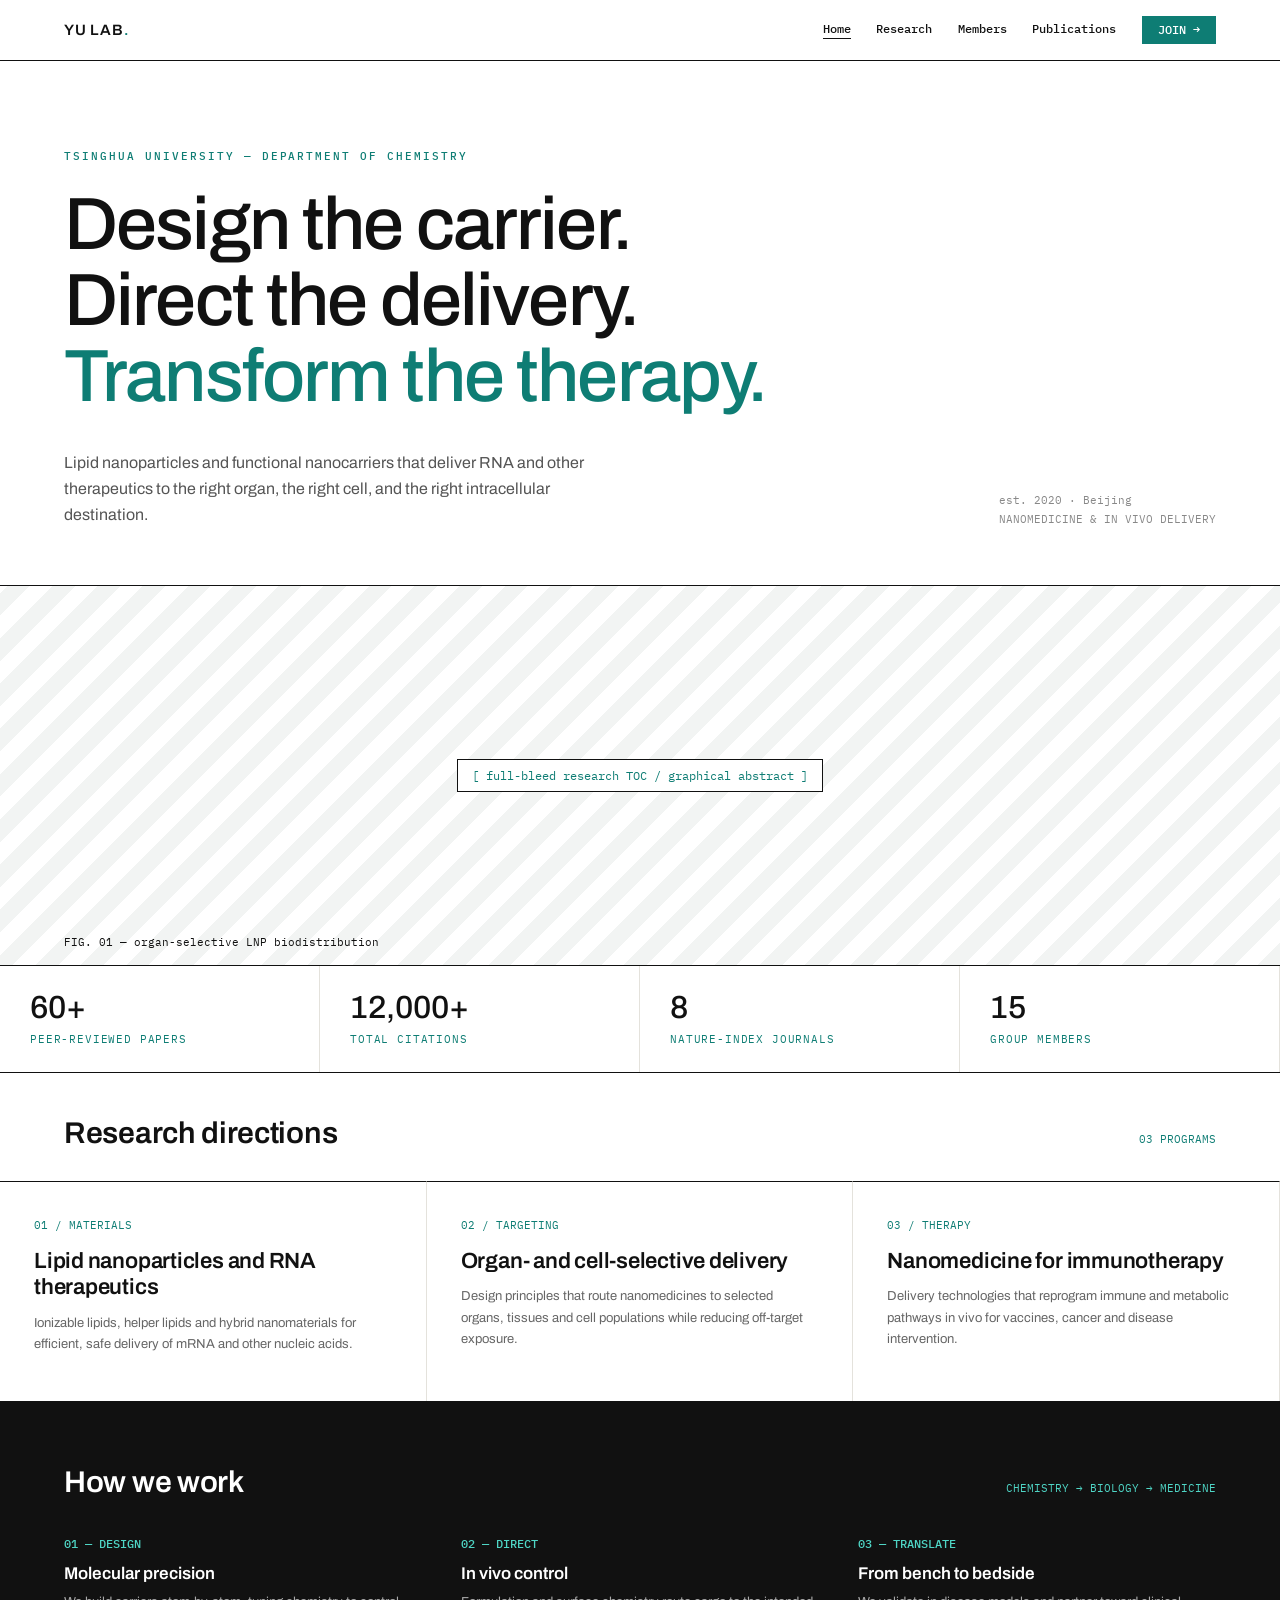
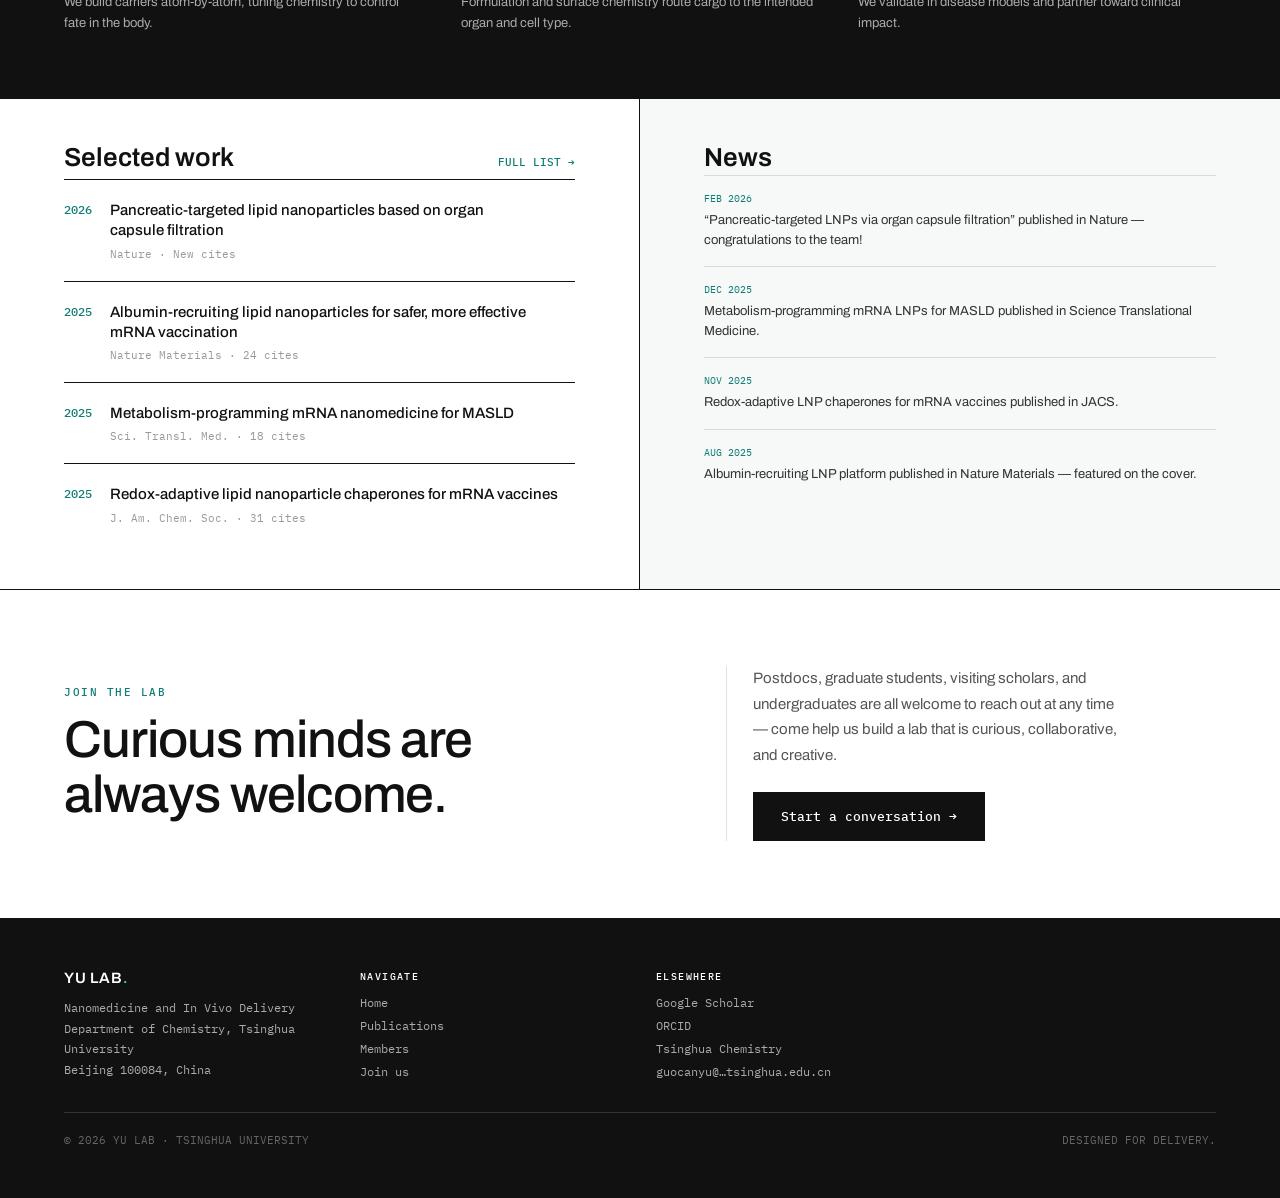
==== index.html @ bb0506ba "Add files via upload" ====
<!DOCTYPE html>
<html lang="en">
<head>
  <meta charset="utf-8">
  <meta name="viewport" content="width=device-width, initial-scale=1">
  <title>Yu Lab — Nanomedicine and In Vivo Delivery · Tsinghua University</title>
  <meta name="description" content="The Yu Lab at Tsinghua University develops lipid nanoparticles and functional nanocarriers for organ- and cell-selective delivery of RNA and other therapeutics.">
  <link rel="preconnect" href="https://fonts.googleapis.com">
  <link rel="preconnect" href="https://fonts.gstatic.com" crossorigin>
  <link href="https://fonts.googleapis.com/css2?family=Archivo:wght@400;500;600&family=IBM+Plex+Mono:wght@400;500&display=swap" rel="stylesheet">
  <link rel="stylesheet" href="styles.css">
</head>
<body>

  <!-- ===================== HEADER ===================== -->
  <header class="site-header">
    <a href="index.html" class="brand lk">YU LAB<span class="dot">.</span></a>
    <nav class="nav">
      <a href="index.html" class="active">Home</a>
      <a href="index.html#research">Research</a>
      <a href="people.html">Members</a>
      <a href="publications.html">Publications</a>
      <a href="index.html#join" class="btn-join">JOIN &rarr;</a>
    </nav>
  </header>

  <main>
    <!-- hero -->
    <section class="hero">
      <div class="eyebrow" style="margin-bottom:24px">TSINGHUA UNIVERSITY — DEPARTMENT OF CHEMISTRY</div>
      <h1>Design the carrier.<br>Direct the delivery.<br><span class="accent">Transform the therapy.</span></h1>
      <div class="hero-sub">
        <p>Lipid nanoparticles and functional nanocarriers that deliver RNA and other therapeutics to the right organ, the right cell, and the right intracellular destination.</p>
        <div class="hero-meta">est. 2020 · Beijing<br>NANOMEDICINE &amp; IN VIVO DELIVERY</div>
      </div>
    </section>

    <!-- full-bleed figure (replace with a real graphical abstract image) -->
    <section class="figure">
      <span class="tag">[ full-bleed research TOC / graphical abstract ]</span>
      <span class="cap">FIG. 01 — organ-selective LNP biodistribution</span>
    </section>

    <!-- stats -->
    <section class="stats">
      <div class="stat"><div class="n">60+</div><div class="l">PEER-REVIEWED PAPERS</div></div>
      <div class="stat"><div class="n">12,000+</div><div class="l">TOTAL CITATIONS</div></div>
      <div class="stat"><div class="n">8</div><div class="l">NATURE-INDEX JOURNALS</div></div>
      <div class="stat"><div class="n">15</div><div class="l">GROUP MEMBERS</div></div>
    </section>

    <!-- research directions -->
    <section id="research" class="sec">
      <div class="row-head" style="padding:clamp(28px,4vw,44px) clamp(20px,5vw,64px) 0">
        <h2>Research directions</h2>
        <span class="mono-note">03 PROGRAMS</span>
      </div>
      <div class="grid-areas">
        <div class="area">
          <div class="num">01 / MATERIALS</div>
          <div class="t">Lipid nanoparticles and RNA therapeutics</div>
          <div class="d">Ionizable lipids, helper lipids and hybrid nanomaterials for efficient, safe delivery of mRNA and other nucleic acids.</div>
        </div>
        <div class="area">
          <div class="num">02 / TARGETING</div>
          <div class="t">Organ- and cell-selective delivery</div>
          <div class="d">Design principles that route nanomedicines to selected organs, tissues and cell populations while reducing off-target exposure.</div>
        </div>
        <div class="area">
          <div class="num">03 / THERAPY</div>
          <div class="t">Nanomedicine for immunotherapy</div>
          <div class="d">Delivery technologies that reprogram immune and metabolic pathways in vivo for vaccines, cancer and disease intervention.</div>
        </div>
      </div>
    </section>

    <!-- approach -->
    <section class="approach">
      <div class="row-head">
        <h2>How we work</h2>
        <span class="mono-note">CHEMISTRY &rarr; BIOLOGY &rarr; MEDICINE</span>
      </div>
      <div class="grid-approach">
        <div class="appr">
          <div class="k">01 — DESIGN</div>
          <div class="t">Molecular precision</div>
          <div class="d">We build carriers atom-by-atom, tuning chemistry to control fate in the body.</div>
        </div>
        <div class="appr">
          <div class="k">02 — DIRECT</div>
          <div class="t">In vivo control</div>
          <div class="d">Formulation and surface chemistry route cargo to the intended organ and cell type.</div>
        </div>
        <div class="appr">
          <div class="k">03 — TRANSLATE</div>
          <div class="t">From bench to bedside</div>
          <div class="d">We validate in disease models and partner toward clinical impact.</div>
        </div>
      </div>
    </section>

    <!-- selected work + news -->
    <section class="split">
      <div class="left">
        <div class="row-head" style="margin-bottom:8px">
          <h2>Selected work</h2>
          <a href="publications.html" class="link-full lk">FULL LIST &rarr;</a>
        </div>
        <div class="sel-item">
          <div class="yr">2026</div>
          <div><div class="ti">Pancreatic-targeted lipid nanoparticles based on organ capsule filtration</div><div class="me">Nature · New cites</div></div>
        </div>
        <div class="sel-item">
          <div class="yr">2025</div>
          <div><div class="ti">Albumin-recruiting lipid nanoparticles for safer, more effective mRNA vaccination</div><div class="me">Nature Materials · 24 cites</div></div>
        </div>
        <div class="sel-item">
          <div class="yr">2025</div>
          <div><div class="ti">Metabolism-programming mRNA nanomedicine for MASLD</div><div class="me">Sci. Transl. Med. · 18 cites</div></div>
        </div>
        <div class="sel-item">
          <div class="yr">2025</div>
          <div><div class="ti">Redox-adaptive lipid nanoparticle chaperones for mRNA vaccines</div><div class="me">J. Am. Chem. Soc. · 31 cites</div></div>
        </div>
      </div>
      <div class="right">
        <h2 style="margin-bottom:4px">News</h2>
        <div class="news-item">
          <div class="date">FEB 2026</div>
          <div class="text">&ldquo;Pancreatic-targeted LNPs via organ capsule filtration&rdquo; published in Nature — congratulations to the team!</div>
        </div>
        <div class="news-item">
          <div class="date">DEC 2025</div>
          <div class="text">Metabolism-programming mRNA LNPs for MASLD published in Science Translational Medicine.</div>
        </div>
        <div class="news-item">
          <div class="date">NOV 2025</div>
          <div class="text">Redox-adaptive LNP chaperones for mRNA vaccines published in JACS.</div>
        </div>
        <div class="news-item">
          <div class="date">AUG 2025</div>
          <div class="text">Albumin-recruiting LNP platform published in Nature Materials — featured on the cover.</div>
        </div>
      </div>
    </section>

    <!-- join band -->
    <section id="join" class="join">
      <div>
        <div class="label">JOIN THE LAB</div>
        <h2>Curious minds are always welcome.</h2>
      </div>
      <div class="join-right">
        <p>Postdocs, graduate students, visiting scholars, and undergraduates are all welcome to reach out at any time — come help us build a lab that is curious, collaborative, and creative.</p>
        <a href="mailto:guocanyu@mail.tsinghua.edu.cn?subject=Yu%20Lab%20inquiry" class="cta">Start a conversation &rarr;</a>
      </div>
    </section>
  </main>

  <!-- ===================== FOOTER ===================== -->
  <footer class="site-footer">
    <div style="max-width:360px">
      <div class="f-brand">YU LAB<span class="dot">.</span></div>
      <div class="f-addr">Nanomedicine and In Vivo Delivery<br>Department of Chemistry, Tsinghua University<br>Beijing 100084, China</div>
    </div>
    <div>
      <div class="f-title">NAVIGATE</div>
      <div class="f-links">
        <a href="index.html" class="lk">Home</a>
        <a href="publications.html" class="lk">Publications</a>
        <a href="people.html" class="lk">Members</a>
        <a href="index.html#join" class="lk">Join us</a>
      </div>
    </div>
    <div>
      <div class="f-title">ELSEWHERE</div>
      <div class="f-links">
        <a href="#" class="lk">Google Scholar</a>
        <a href="#" class="lk">ORCID</a>
        <a href="#" class="lk">Tsinghua Chemistry</a>
        <a href="mailto:guocanyu@mail.tsinghua.edu.cn" class="lk">guocanyu@&hellip;tsinghua.edu.cn</a>
      </div>
    </div>
    <div class="f-bottom">
      <span>© 2026 YU LAB · TSINGHUA UNIVERSITY</span>
      <span>DESIGNED FOR DELIVERY.</span>
    </div>
  </footer>

</body>
</html>
---- styles.css ----
/* =========================================================
   YU LAB — site styles
   Colours you'll most likely want to change:
     --teal   : brand accent (headings dot, labels, links)
     --ink    : near-black text / borders
   Fonts: Archivo (display) + IBM Plex Mono (labels), from Google Fonts.
   ========================================================= */

:root {
  --teal: #0e7d74;
  --teal-light: #4fd6c6;
  --ink: #111;
  --line: #e4e2dc;
  --line-soft: #d8dcdb;
  --panel: #f7f8f8;
  --mono: 'IBM Plex Mono', ui-monospace, monospace;
  --disp: 'Archivo', -apple-system, BlinkMacSystemFont, sans-serif;
  --hatch: repeating-linear-gradient(-45deg, #f2f4f3 0 16px, #fff 16px 32px);
}

* { margin: 0; padding: 0; box-sizing: border-box; }
html { scroll-behavior: smooth; }
body { font-family: var(--disp); color: var(--ink); background: #fff; -webkit-font-smoothing: antialiased; }
a { color: inherit; text-decoration: none; }

/* underline-on-hover links */
.lk { position: relative; }
.lk::after { content: ""; position: absolute; left: 0; bottom: -2px; height: 1px; width: 0; background: currentColor; transition: width .2s ease; }
.lk:hover::after { width: 100%; }

/* ---------- header ---------- */
.site-header {
  position: sticky; top: 0; z-index: 50;
  display: flex; align-items: center; justify-content: space-between;
  gap: 16px; flex-wrap: wrap;
  padding: 16px clamp(20px, 5vw, 64px);
  border-bottom: 1px solid var(--ink);
  background: rgba(255,255,255,.92); backdrop-filter: blur(8px);
}
.brand { font: 600 15px var(--disp); letter-spacing: .05em; }
.brand .dot { color: var(--teal); }
.nav { display: flex; gap: clamp(14px, 2vw, 26px); flex-wrap: wrap; align-items: center; }
.nav a { font: 500 12px var(--mono); color: var(--ink); padding-bottom: 3px; white-space: nowrap; position: relative; }
.nav a.active::after { content: ""; position: absolute; left: 0; right: 0; bottom: 0; height: 1px; background: var(--ink); }
.nav a.btn-join { font: 500 12px var(--mono); color: #fff; background: var(--teal); padding: 8px 16px; white-space: nowrap; display: inline-flex; align-items: center; line-height: 1; }
.nav a.btn-join::after { content: none; }

/* ---------- generic section ---------- */
.sec { border-bottom: 1px solid var(--ink); }
.pad { padding: clamp(28px, 4vw, 44px) clamp(20px, 5vw, 64px); }
.eyebrow { font: 500 11px var(--mono); color: var(--teal); letter-spacing: .18em; margin-bottom: 20px; }
.row-head { display: flex; justify-content: space-between; align-items: baseline; flex-wrap: wrap; gap: 12px; }
.mono-note { font: 400 11px var(--mono); color: var(--teal); }

/* ---------- hero ---------- */
.hero { padding: clamp(48px,7vw,88px) clamp(20px,5vw,64px) clamp(40px,5vw,56px); border-bottom: 1px solid var(--ink); }
.hero h1 { font: 500 clamp(34px,6.2vw,74px)/1.03 var(--disp); letter-spacing: -.025em; max-width: 1100px; }
.hero h1 .accent { color: var(--teal); }
.hero-sub { display: flex; justify-content: space-between; align-items: flex-end; gap: 32px; flex-wrap: wrap; margin-top: 34px; }
.hero-sub p { max-width: 560px; font: 400 clamp(14px,1.6vw,16px)/1.65 var(--disp); color: #555; }
.hero-meta { font: 400 11px/1.7 var(--mono); color: #888; white-space: nowrap; }

.page-head { padding: clamp(44px,6vw,80px) clamp(20px,5vw,64px) clamp(28px,3vw,40px); border-bottom: 1px solid var(--ink); }
.page-head h1 { font: 500 clamp(34px,5.6vw,64px)/1.03 var(--disp); letter-spacing: -.025em; }

/* ---------- full-bleed figure ---------- */
.figure { position: relative; height: clamp(220px,34vw,380px); border-bottom: 1px solid var(--ink); background: var(--hatch); display: flex; align-items: center; justify-content: center; }
.figure .tag { font: 400 12px var(--mono); color: var(--teal); background: #fff; border: 1px solid var(--ink); padding: 8px 14px; }
.figure .cap { position: absolute; left: clamp(20px,5vw,64px); bottom: 16px; font: 400 10.5px var(--mono); color: var(--ink); }

/* ---------- stats ---------- */
.stats { display: grid; grid-template-columns: repeat(auto-fit, minmax(150px, 1fr)); border-bottom: 1px solid var(--ink); }
.stat { padding: 26px clamp(20px,3vw,30px); border-right: 1px solid var(--line); }
.stat .n { font: 500 clamp(26px,3.4vw,32px)/1 var(--disp); }
.stat .l { font: 400 10.5px var(--mono); color: var(--teal); letter-spacing: .08em; margin-top: 8px; }

/* ---------- research areas ---------- */
.grid-areas { display: grid; grid-template-columns: repeat(auto-fit, minmax(280px, 1fr)); margin-top: clamp(20px,3vw,32px); }
.area { padding: clamp(26px,3vw,36px) clamp(24px,3vw,34px); border-top: 1px solid var(--ink); border-right: 1px solid var(--line); min-height: 220px; }
.area .num { font: 400 11px var(--mono); color: var(--teal); margin-bottom: 16px; }
.area .t { font: 600 clamp(18px,2.2vw,22px)/1.2 var(--disp); letter-spacing: -.01em; margin-bottom: 12px; }
.area .d { font: 400 13px/1.65 var(--disp); color: #666; }

/* ---------- approach (dark band) ---------- */
.approach { padding: clamp(40px,5vw,64px) clamp(20px,5vw,64px); border-bottom: 1px solid var(--ink); background: var(--ink); color: #fff; }
.approach .mono-note { color: var(--teal-light); }
.grid-approach { display: grid; grid-template-columns: repeat(auto-fit, minmax(220px, 1fr)); gap: clamp(24px,3vw,48px); margin-top: clamp(28px,3vw,40px); }
.approach h2, .sec h2 { font: 600 clamp(22px,3vw,30px) var(--disp); letter-spacing: -.01em; }
.appr .k { font: 500 12px var(--mono); color: var(--teal-light); margin-bottom: 12px; }
.appr .t { font: 600 17px/1.25 var(--disp); margin-bottom: 8px; }
.appr .d { font: 400 13px/1.6 var(--disp); color: #aaa; }

/* ---------- selected work + news ---------- */
.split { display: grid; grid-template-columns: repeat(auto-fit, minmax(320px, 1fr)); border-bottom: 1px solid var(--ink); }
.split > div { padding: clamp(28px,4vw,44px) clamp(20px,5vw,64px); }
.split .left { border-right: 1px solid var(--ink); }
.split .right { background: var(--panel); }
.split h2 { font: 600 clamp(20px,2.6vw,26px) var(--disp); }
.sel-item { padding: 20px 0; border-top: 1px solid var(--ink); display: flex; gap: 18px; }
.sel-item .yr { font: 500 12px var(--mono); color: var(--teal); white-space: nowrap; padding-top: 2px; }
.sel-item .ti { font: 500 15px/1.35 var(--disp); margin-bottom: 6px; text-wrap: pretty; }
.sel-item .me { font: 400 11px var(--mono); color: #999; }
.link-full { font: 500 11px var(--mono); color: var(--teal); }
.news-item { padding: 16px 0; border-top: 1px solid var(--line-soft); }
.news-item .date { font: 400 10px var(--mono); color: var(--teal); margin-bottom: 6px; }
.news-item .text { font: 400 13px/1.5 var(--disp); color: #333; }

/* ---------- join band ---------- */
.join { padding: clamp(48px,6vw,84px) clamp(20px,5vw,64px); border-bottom: 1px solid var(--ink); display: grid; grid-template-columns: 1.1fr 0.9fr; gap: clamp(32px,5vw,72px); align-items: center; }
.join .label { font: 500 11px var(--mono); color: var(--teal); letter-spacing: .14em; margin-bottom: 14px; }
.join h2 { font: 500 clamp(28px,4.4vw,52px)/1.05 var(--disp); letter-spacing: -.02em; max-width: 560px; text-wrap: balance; }
.join-right { max-width: 440px; padding-left: clamp(0px,2vw,28px); border-left: 1px solid var(--line); }
.join-right p { font: 400 clamp(13px,1.5vw,15px)/1.7 var(--disp); color: #555; margin-bottom: 24px; text-wrap: pretty; }
.join a.cta { display: inline-flex; align-items: center; font: 500 13px var(--mono); color: #fff; background: var(--ink); padding: 16px 28px; white-space: nowrap; }
@media (max-width: 820px) {
  .join { grid-template-columns: 1fr; }
  .join-right { border-left: none; padding-left: 0; }
}

/* ---------- people ---------- */
.pi { display: grid; grid-template-columns: repeat(auto-fit, minmax(280px, 1fr)); border-bottom: 1px solid var(--ink); }
.pi .portrait { border-right: 1px solid var(--ink); min-height: 340px; background: var(--hatch); display: flex; align-items: center; justify-content: center; }
.pi .portrait span { font: 400 11px var(--mono); color: var(--teal); border: 1px solid var(--ink); background: #fff; padding: 7px 12px; }
.pi .info { padding: clamp(28px,4vw,48px) clamp(20px,4vw,48px); display: flex; flex-direction: column; justify-content: center; }
.pi .role { font: 400 11px var(--mono); color: var(--teal); margin-bottom: 14px; }
.pi .name { font: 600 clamp(26px,3.2vw,36px)/1.05 var(--disp); letter-spacing: -.02em; }
.pi .affil { font: 400 13px var(--mono); color: #666; margin: 8px 0 20px; }
.pi .bio { max-width: 560px; font: 400 14px/1.7 var(--disp); color: #444; margin-bottom: 22px; }
.pi .links { display: flex; gap: 18px; flex-wrap: wrap; font: 500 12px var(--mono); color: var(--teal); }

.group { border-bottom: 1px solid var(--ink); }
.group .row-head { padding: clamp(24px,3vw,36px) clamp(20px,5vw,64px) 0; }
.group h2 { font: 600 clamp(18px,2.4vw,24px) var(--disp); }
.people-grid { display: grid; grid-template-columns: repeat(auto-fill, minmax(190px, 1fr)); margin-top: clamp(18px,2vw,26px); }
.person { border-top: 1px solid var(--ink); border-right: 1px solid var(--line); padding-bottom: 18px; }
.person .photo { height: 150px; background: repeating-linear-gradient(-45deg,#f2f4f3 0 12px,#fff 12px 24px); display: flex; align-items: center; justify-content: center; border-bottom: 1px solid var(--line); }
.person .photo span { font: 400 9px var(--mono); color: #9aa3a1; }
.person .body { padding: 16px 18px 0; }
.person .pname { font: 600 15px var(--disp); letter-spacing: -.01em; }
.person .prole { font: 400 11px var(--mono); color: var(--teal); margin: 5px 0 8px; }
.person .pfocus { font: 400 12px/1.5 var(--disp); color: #777; }

.alumni { padding: clamp(28px,3vw,44px) clamp(20px,5vw,64px); border-bottom: 1px solid var(--ink); background: var(--panel); }
.alumni h2 { font: 600 clamp(18px,2.4vw,24px) var(--disp); margin-bottom: 18px; }
.alumni-grid { display: grid; grid-template-columns: repeat(auto-fit, minmax(240px, 1fr)); gap: 2px 28px; }
.alum { display: flex; justify-content: space-between; gap: 12px; padding: 12px 0; border-top: 1px solid var(--line-soft); }
.alum .a-name { font: 500 13px var(--disp); }
.alum .a-now { font: 400 11px var(--mono); color: #888; text-align: right; }

/* ---------- publications ---------- */
.rep-grid { display: grid; grid-template-columns: repeat(auto-fit, minmax(300px, 1fr)); margin-top: clamp(20px,2vw,28px); }
.rep { border-top: 1px solid var(--ink); border-right: 1px solid var(--line); padding: 0 0 24px; }
.rep .toc { height: 170px; background: repeating-linear-gradient(-45deg,#f2f4f3 0 14px,#fff 14px 28px); display: flex; align-items: center; justify-content: center; border-bottom: 1px solid var(--line); }
.rep .toc span { font: 400 9px var(--mono); color: #9aa3a1; }
.rep .body { padding: 20px clamp(20px,2.2vw,26px) 0; }
.rep .meta { display: flex; justify-content: space-between; align-items: center; margin-bottom: 12px; }
.rep .jrn { font: 500 10.5px var(--mono); color: #fff; background: var(--teal); padding: 3px 8px; }
.rep .yr { font: 400 11px var(--mono); color: #999; }
.rep .ti { font: 600 16px/1.3 var(--disp); letter-spacing: -.01em; margin-bottom: 8px; text-wrap: pretty; }
.rep .ci { font: 400 11.5px var(--mono); color: var(--teal); }

.filters { display: flex; gap: 8px; flex-wrap: wrap; padding: clamp(24px,3vw,36px) clamp(20px,5vw,64px); border-bottom: 1px solid var(--ink); }
.filters button { cursor: pointer; font: 500 11px var(--mono); letter-spacing: .06em; padding: 8px 14px; border: 1px solid var(--ink); background: #fff; color: var(--ink); }
.filters button.active { background: var(--ink); color: #fff; }

.pub { display: grid; grid-template-columns: 56px 1fr; gap: clamp(14px,2vw,28px); padding: 22px clamp(20px,5vw,64px); border-bottom: 1px solid var(--line); align-items: start; }
.pub .yr { font: 500 12px var(--mono); color: var(--teal); padding-top: 3px; }
.pub .ti { font: 500 clamp(15px,1.8vw,17px)/1.4 var(--disp); margin-bottom: 8px; text-wrap: pretty; }
.pub .au { font: 400 12px/1.5 var(--disp); color: #777; margin-bottom: 8px; }
.pub .foot { display: flex; gap: 12px; align-items: center; flex-wrap: wrap; }
.pub .jrn { font: 500 10.5px var(--mono); color: #fff; background: var(--ink); padding: 3px 8px; }
.pub .ci { font: 400 11px var(--mono); color: #999; }
.pub .doi { font: 500 11px var(--mono); color: var(--teal); }

/* ---------- footer ---------- */
.site-footer { padding: clamp(36px,4vw,52px) clamp(20px,5vw,64px); background: var(--ink); color: #aaa; display: grid; grid-template-columns: repeat(auto-fit, minmax(220px, 1fr)); gap: 32px; }
.site-footer .f-brand { font: 600 15px var(--disp); color: #fff; letter-spacing: .04em; margin-bottom: 12px; }
.site-footer .f-brand .dot { color: var(--teal-light); }
.site-footer .f-addr { font: 400 12px/1.7 var(--mono); }
.site-footer .f-title { font: 500 10px var(--mono); color: #fff; letter-spacing: .14em; margin-bottom: 12px; }
.site-footer .f-links { display: flex; flex-direction: column; gap: 8px; font: 400 12px var(--mono); }
.site-footer .f-bottom { grid-column: 1 / -1; border-top: 1px solid #333; padding-top: 20px; font: 400 10.5px var(--mono); color: #666; display: flex; justify-content: space-between; flex-wrap: wrap; gap: 8px; }

/* ---------- responsive niceties ---------- */
@media (max-width: 560px) {
  .pi .portrait { min-height: 220px; }
}
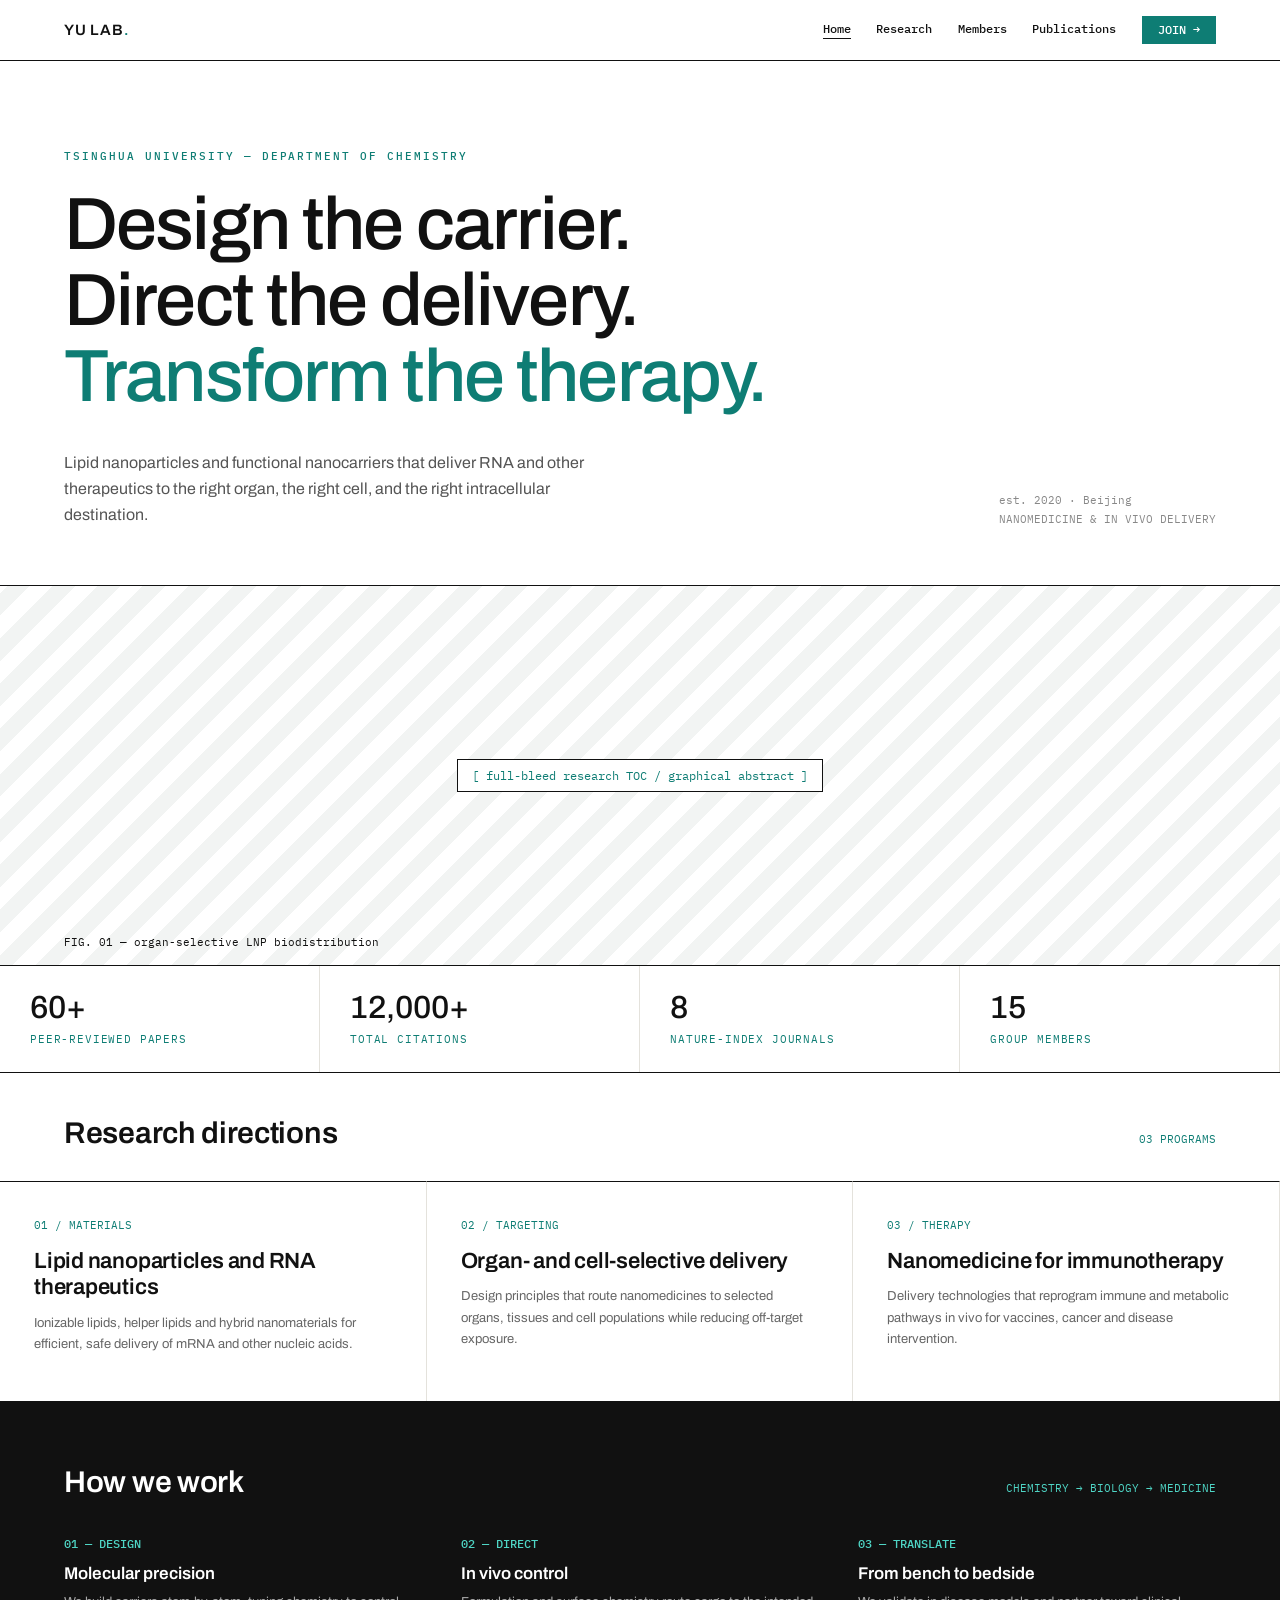
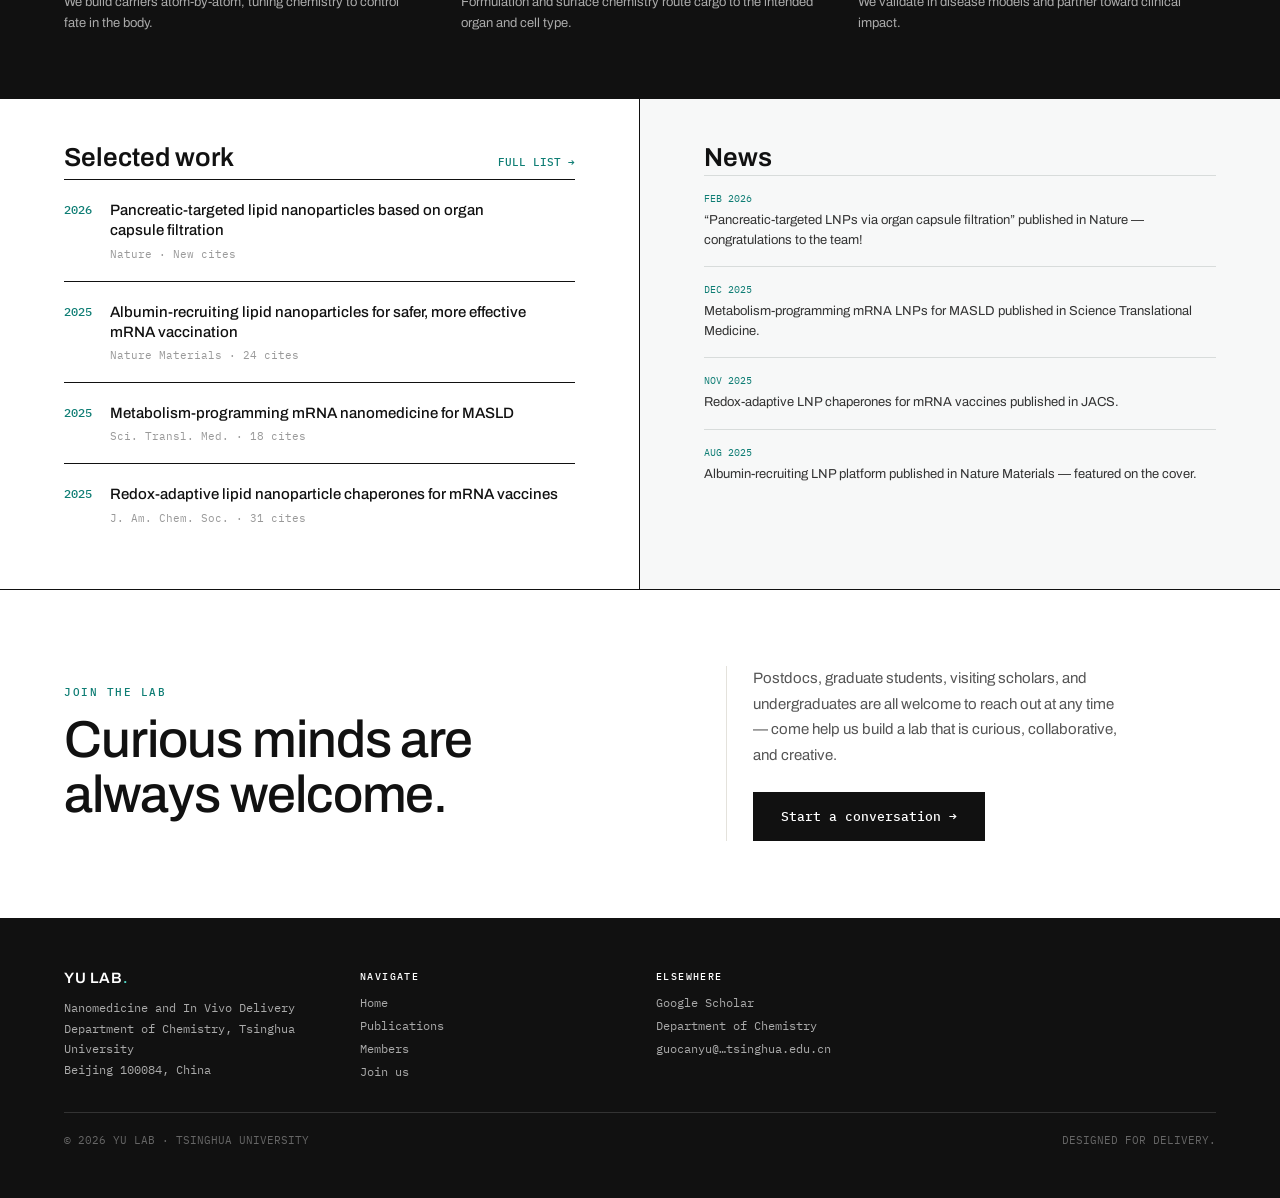
==== commit cc25e0a8: "Standardize site footer links" ====
--- a/index.html
+++ b/index.html
@@ -175,9 +175,8 @@
     <div>
       <div class="f-title">ELSEWHERE</div>
       <div class="f-links">
-        <a href="#" class="lk">Google Scholar</a>
-        <a href="#" class="lk">ORCID</a>
-        <a href="#" class="lk">Tsinghua Chemistry</a>
+        <a href="https://scholar.google.com/citations?user=6qP7mdIAAAAJ&amp;hl=en" class="lk" target="_blank" rel="noreferrer">Google Scholar</a>
+        <a href="https://www.chem.tsinghua.edu.cn/chemen/index.htm" class="lk" target="_blank" rel="noreferrer">Department of Chemistry</a>
         <a href="mailto:guocanyu@mail.tsinghua.edu.cn" class="lk">guocanyu@&hellip;tsinghua.edu.cn</a>
       </div>
     </div>
--- a/styles.css
+++ b/styles.css
@@ -118,9 +118,9 @@
 }
 
 /* ---------- people ---------- */
-.pi { display: grid; grid-template-columns: repeat(auto-fit, minmax(280px, 1fr)); border-bottom: 1px solid var(--ink); }
-.pi .portrait { border-right: 1px solid var(--ink); min-height: 340px; background: var(--hatch); display: flex; align-items: center; justify-content: center; }
-.pi .portrait span { font: 400 11px var(--mono); color: var(--teal); border: 1px solid var(--ink); background: #fff; padding: 7px 12px; }
+.pi { display: grid; grid-template-columns: minmax(280px, 360px) minmax(0, 1fr); border-bottom: 1px solid var(--ink); }
+.pi .portrait { border-right: 1px solid var(--ink); height: 440px; background: #d8d6d3; overflow: hidden; }
+.pi .portrait img { display: block; width: 100%; height: 100%; object-fit: cover; object-position: center 28%; }
 .pi .info { padding: clamp(28px,4vw,48px) clamp(20px,4vw,48px); display: flex; flex-direction: column; justify-content: center; }
 .pi .role { font: 400 11px var(--mono); color: var(--teal); margin-bottom: 14px; }
 .pi .name { font: 600 clamp(26px,3.2vw,36px)/1.05 var(--disp); letter-spacing: -.02em; }
@@ -181,7 +181,17 @@
 .site-footer .f-links { display: flex; flex-direction: column; gap: 8px; font: 400 12px var(--mono); }
 .site-footer .f-bottom { grid-column: 1 / -1; border-top: 1px solid #333; padding-top: 20px; font: 400 10.5px var(--mono); color: #666; display: flex; justify-content: space-between; flex-wrap: wrap; gap: 8px; }
 
+@media (max-width: 760px) {
+  .pi { grid-template-columns: 1fr; }
+  .pi .portrait { height: 390px; border-right: 0; border-bottom: 1px solid var(--ink); }
+}
+
 /* ---------- responsive niceties ---------- */
 @media (max-width: 560px) {
-  .pi .portrait { min-height: 220px; }
+  .site-header { gap: 12px; flex-wrap: wrap; padding: 14px 20px; }
+  .brand { width: 100%; }
+  .nav { width: 100%; gap: 10px; flex-wrap: nowrap; justify-content: space-between; }
+  .nav a { font-size: 10px; }
+  .nav a.btn-join { display: none; }
+  .pi .portrait { height: 340px; }
 }
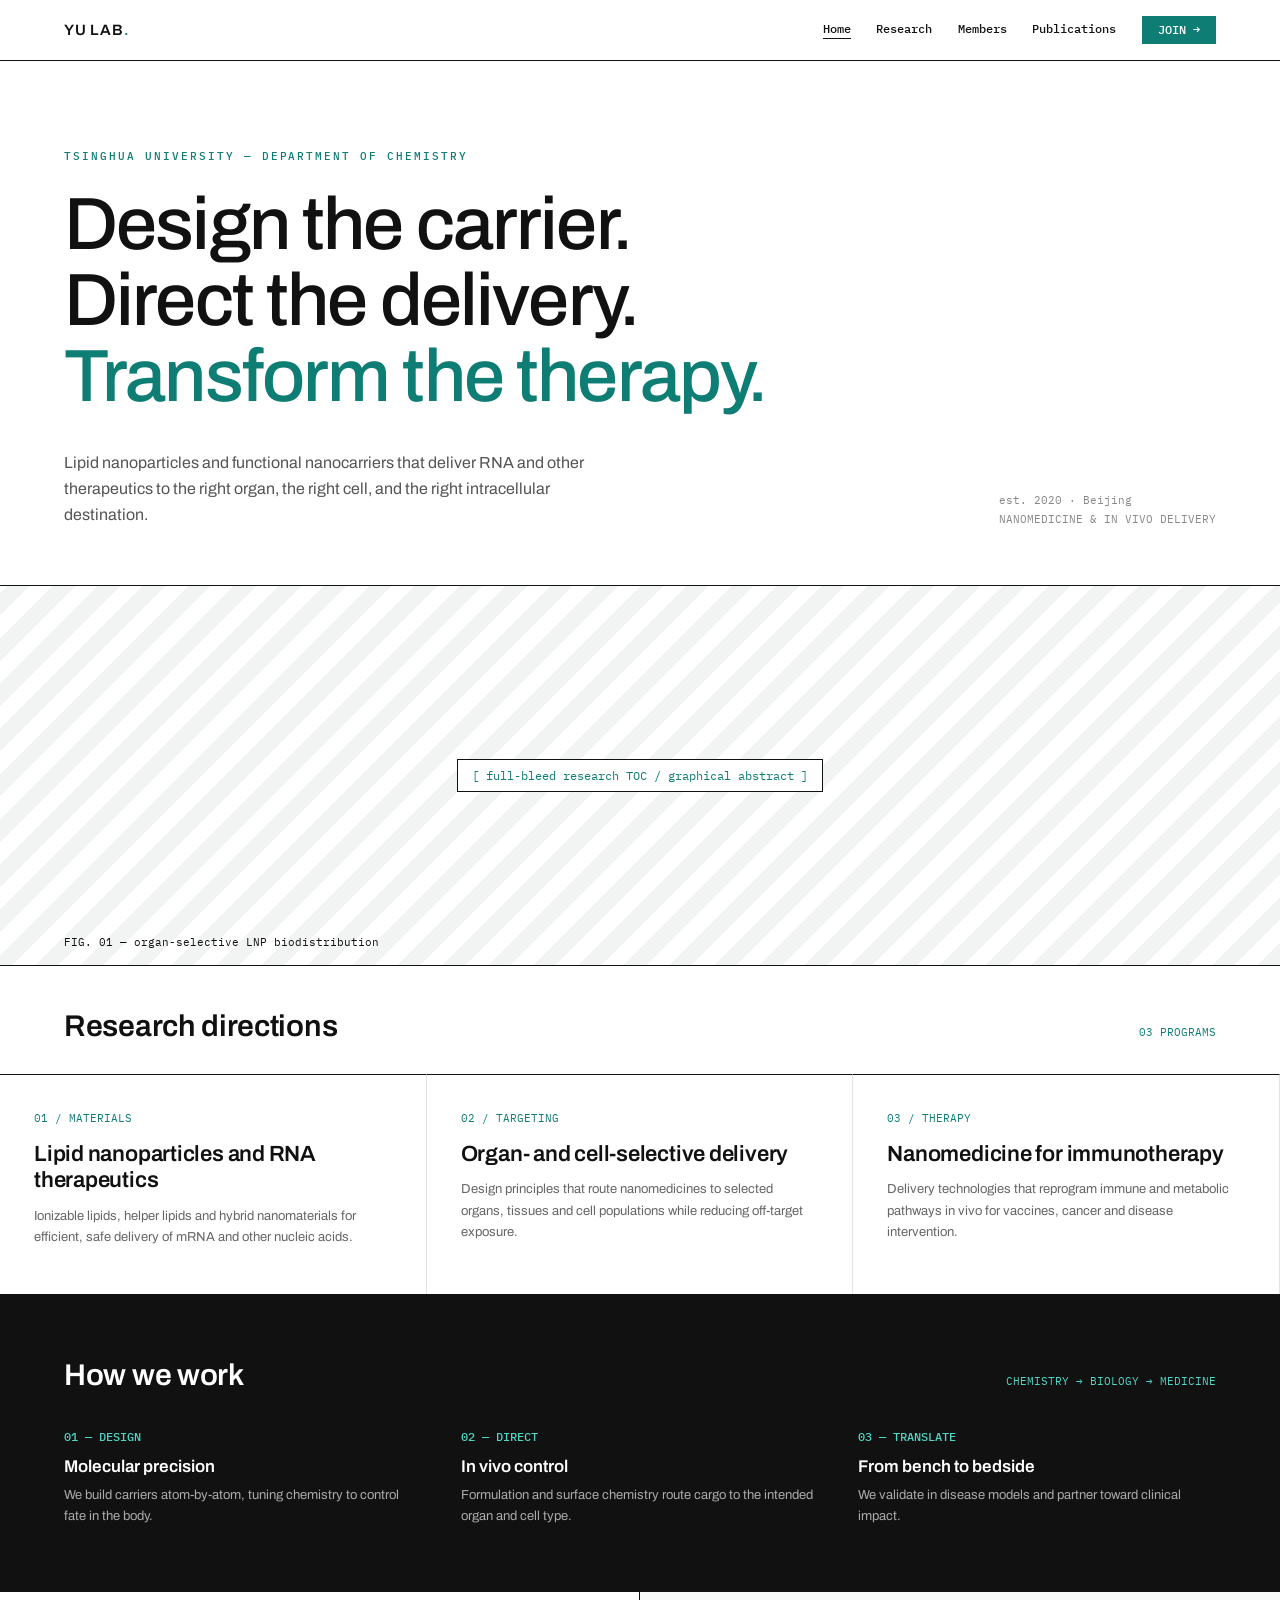
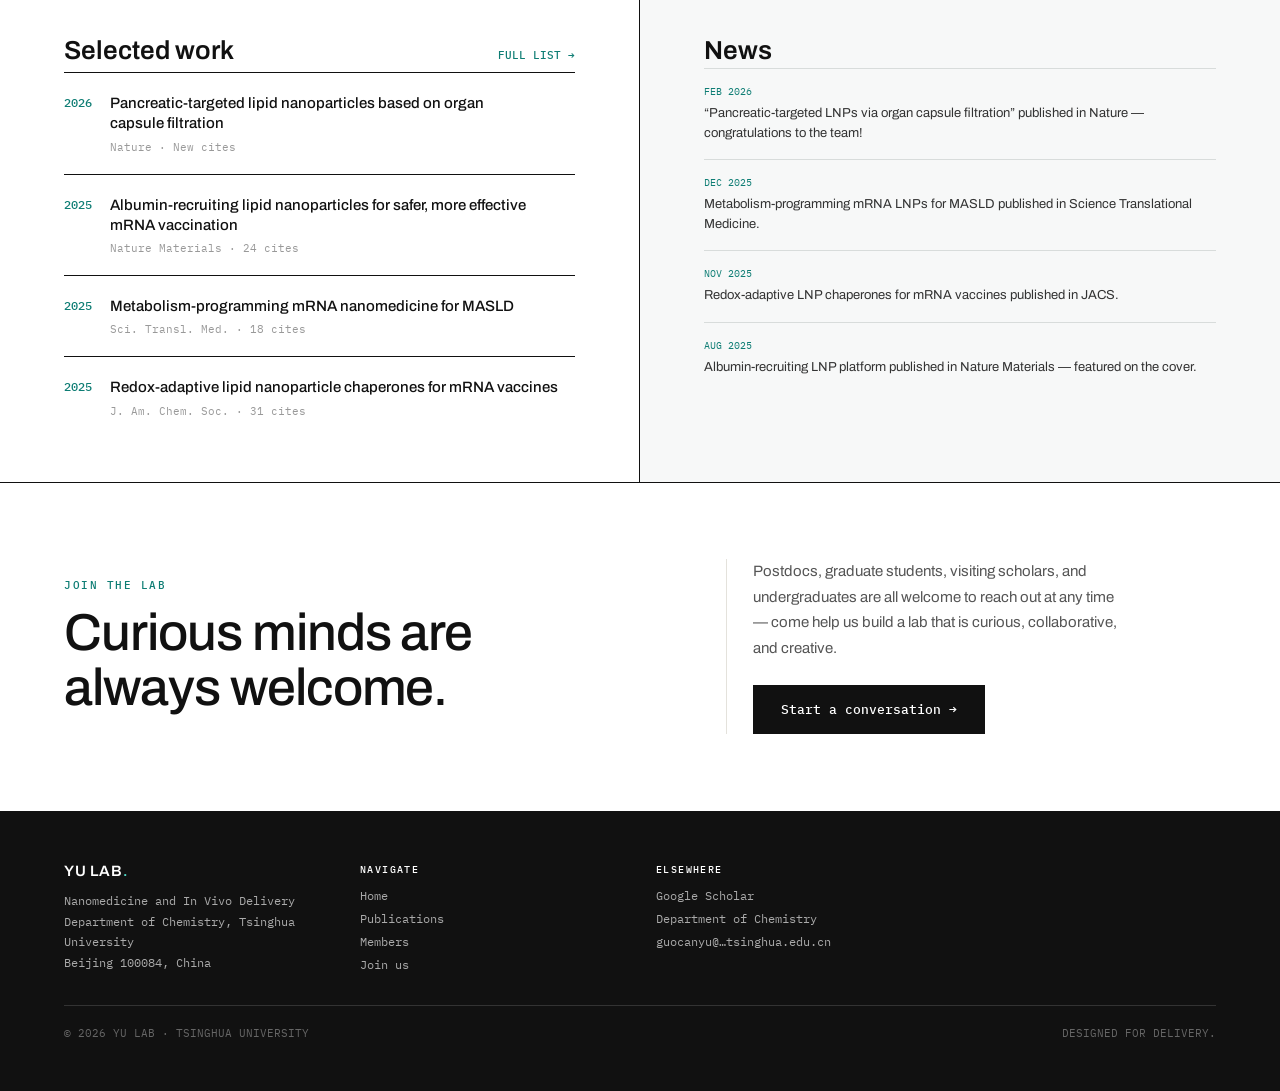
==== commit 50d95638: "Simplify home and publications pages" ====
--- a/index.html
+++ b/index.html
@@ -39,14 +39,6 @@
     <section class="figure">
       <span class="tag">[ full-bleed research TOC / graphical abstract ]</span>
       <span class="cap">FIG. 01 — organ-selective LNP biodistribution</span>
-    </section>
-
-    <!-- stats -->
-    <section class="stats">
-      <div class="stat"><div class="n">60+</div><div class="l">PEER-REVIEWED PAPERS</div></div>
-      <div class="stat"><div class="n">12,000+</div><div class="l">TOTAL CITATIONS</div></div>
-      <div class="stat"><div class="n">8</div><div class="l">NATURE-INDEX JOURNALS</div></div>
-      <div class="stat"><div class="n">15</div><div class="l">GROUP MEMBERS</div></div>
     </section>
 
     <!-- research directions -->
--- a/styles.css
+++ b/styles.css
@@ -68,12 +68,6 @@
 .figure .tag { font: 400 12px var(--mono); color: var(--teal); background: #fff; border: 1px solid var(--ink); padding: 8px 14px; }
 .figure .cap { position: absolute; left: clamp(20px,5vw,64px); bottom: 16px; font: 400 10.5px var(--mono); color: var(--ink); }
 
-/* ---------- stats ---------- */
-.stats { display: grid; grid-template-columns: repeat(auto-fit, minmax(150px, 1fr)); border-bottom: 1px solid var(--ink); }
-.stat { padding: 26px clamp(20px,3vw,30px); border-right: 1px solid var(--line); }
-.stat .n { font: 500 clamp(26px,3.4vw,32px)/1 var(--disp); }
-.stat .l { font: 400 10.5px var(--mono); color: var(--teal); letter-spacing: .08em; margin-top: 8px; }
-
 /* ---------- research areas ---------- */
 .grid-areas { display: grid; grid-template-columns: repeat(auto-fit, minmax(280px, 1fr)); margin-top: clamp(20px,3vw,32px); }
 .area { padding: clamp(26px,3vw,36px) clamp(24px,3vw,34px); border-top: 1px solid var(--ink); border-right: 1px solid var(--line); min-height: 220px; }
@@ -121,19 +115,21 @@
 .pi { display: grid; grid-template-columns: minmax(280px, 360px) minmax(0, 1fr); border-bottom: 1px solid var(--ink); }
 .pi .portrait { border-right: 1px solid var(--ink); height: 440px; background: #d8d6d3; overflow: hidden; }
 .pi .portrait img { display: block; width: 100%; height: 100%; object-fit: cover; object-position: center 28%; }
-.pi .info { padding: clamp(28px,4vw,48px) clamp(20px,4vw,48px); display: flex; flex-direction: column; justify-content: center; }
-.pi .role { font: 400 11px var(--mono); color: var(--teal); margin-bottom: 14px; }
-.pi .name { font: 600 clamp(26px,3.2vw,36px)/1.05 var(--disp); letter-spacing: -.02em; }
-.pi .affil { font: 400 13px var(--mono); color: #666; margin: 8px 0 20px; }
-.pi .bio { max-width: 560px; font: 400 14px/1.7 var(--disp); color: #444; margin-bottom: 22px; }
-.pi .links { display: flex; gap: 18px; flex-wrap: wrap; font: 500 12px var(--mono); color: var(--teal); }
+.pi .info { padding: clamp(32px,4vw,56px) clamp(40px,5vw,84px); display: flex; flex-direction: column; justify-content: center; }
+.pi .pi-copy { width: min(100%, 820px); margin: 0 auto; }
+.pi .role { font: 400 12px var(--mono); color: var(--teal); letter-spacing: .03em; margin-bottom: 15px; }
+.pi .name { font: 600 clamp(34px,3.2vw,46px)/1.05 var(--disp); letter-spacing: -.025em; }
+.pi .affil { font: 400 14px/1.45 var(--mono); color: #666; margin: 10px 0 24px; }
+.pi .bio { max-width: 760px; font: 400 clamp(16px,1.25vw,18px)/1.65 var(--disp); color: #444; margin-bottom: 26px; }
+.pi .links { display: flex; gap: 18px; flex-wrap: wrap; font: 500 13px var(--mono); color: var(--teal); }
 
 .group { border-bottom: 1px solid var(--ink); }
 .group .row-head { padding: clamp(24px,3vw,36px) clamp(20px,5vw,64px) 0; }
 .group h2 { font: 600 clamp(18px,2.4vw,24px) var(--disp); }
 .people-grid { display: grid; grid-template-columns: repeat(auto-fill, minmax(190px, 1fr)); margin-top: clamp(18px,2vw,26px); }
 .person { border-top: 1px solid var(--ink); border-right: 1px solid var(--line); padding-bottom: 18px; }
-.person .photo { height: 150px; background: repeating-linear-gradient(-45deg,#f2f4f3 0 12px,#fff 12px 24px); display: flex; align-items: center; justify-content: center; border-bottom: 1px solid var(--line); }
+.person .photo { height: 150px; position: relative; overflow: hidden; background: repeating-linear-gradient(-45deg,#f2f4f3 0 12px,#fff 12px 24px); display: flex; align-items: center; justify-content: center; border-bottom: 1px solid var(--line); }
+.person .photo img { position: absolute; inset: 0; display: block; width: 100% !important; height: 100% !important; max-width: none; object-fit: cover; object-position: center 24%; }
 .person .photo span { font: 400 9px var(--mono); color: #9aa3a1; }
 .person .body { padding: 16px 18px 0; }
 .person .pname { font: 600 15px var(--disp); letter-spacing: -.01em; }
@@ -142,27 +138,12 @@
 
 .alumni { padding: clamp(28px,3vw,44px) clamp(20px,5vw,64px); border-bottom: 1px solid var(--ink); background: var(--panel); }
 .alumni h2 { font: 600 clamp(18px,2.4vw,24px) var(--disp); margin-bottom: 18px; }
-.alumni-grid { display: grid; grid-template-columns: repeat(auto-fit, minmax(240px, 1fr)); gap: 2px 28px; }
-.alum { display: flex; justify-content: space-between; gap: 12px; padding: 12px 0; border-top: 1px solid var(--line-soft); }
-.alum .a-name { font: 500 13px var(--disp); }
+.alumni-grid { display: grid; grid-template-columns: minmax(0, 1fr); border-top: 1px solid var(--line-soft); }
+.alum { display: flex; align-items: baseline; justify-content: flex-start; gap: 10px; padding: 12px 0; }
+.alum .a-name { font: 600 15px var(--disp); letter-spacing: -.01em; }
 .alum .a-now { font: 400 11px var(--mono); color: #888; text-align: right; }
 
 /* ---------- publications ---------- */
-.rep-grid { display: grid; grid-template-columns: repeat(auto-fit, minmax(300px, 1fr)); margin-top: clamp(20px,2vw,28px); }
-.rep { border-top: 1px solid var(--ink); border-right: 1px solid var(--line); padding: 0 0 24px; }
-.rep .toc { height: 170px; background: repeating-linear-gradient(-45deg,#f2f4f3 0 14px,#fff 14px 28px); display: flex; align-items: center; justify-content: center; border-bottom: 1px solid var(--line); }
-.rep .toc span { font: 400 9px var(--mono); color: #9aa3a1; }
-.rep .body { padding: 20px clamp(20px,2.2vw,26px) 0; }
-.rep .meta { display: flex; justify-content: space-between; align-items: center; margin-bottom: 12px; }
-.rep .jrn { font: 500 10.5px var(--mono); color: #fff; background: var(--teal); padding: 3px 8px; }
-.rep .yr { font: 400 11px var(--mono); color: #999; }
-.rep .ti { font: 600 16px/1.3 var(--disp); letter-spacing: -.01em; margin-bottom: 8px; text-wrap: pretty; }
-.rep .ci { font: 400 11.5px var(--mono); color: var(--teal); }
-
-.filters { display: flex; gap: 8px; flex-wrap: wrap; padding: clamp(24px,3vw,36px) clamp(20px,5vw,64px); border-bottom: 1px solid var(--ink); }
-.filters button { cursor: pointer; font: 500 11px var(--mono); letter-spacing: .06em; padding: 8px 14px; border: 1px solid var(--ink); background: #fff; color: var(--ink); }
-.filters button.active { background: var(--ink); color: #fff; }
-
 .pub { display: grid; grid-template-columns: 56px 1fr; gap: clamp(14px,2vw,28px); padding: 22px clamp(20px,5vw,64px); border-bottom: 1px solid var(--line); align-items: start; }
 .pub .yr { font: 500 12px var(--mono); color: var(--teal); padding-top: 3px; }
 .pub .ti { font: 500 clamp(15px,1.8vw,17px)/1.4 var(--disp); margin-bottom: 8px; text-wrap: pretty; }
@@ -184,6 +165,7 @@
 @media (max-width: 760px) {
   .pi { grid-template-columns: 1fr; }
   .pi .portrait { height: 390px; border-right: 0; border-bottom: 1px solid var(--ink); }
+  .pi .info { padding: 36px clamp(20px, 5vw, 40px); }
 }
 
 /* ---------- responsive niceties ---------- */
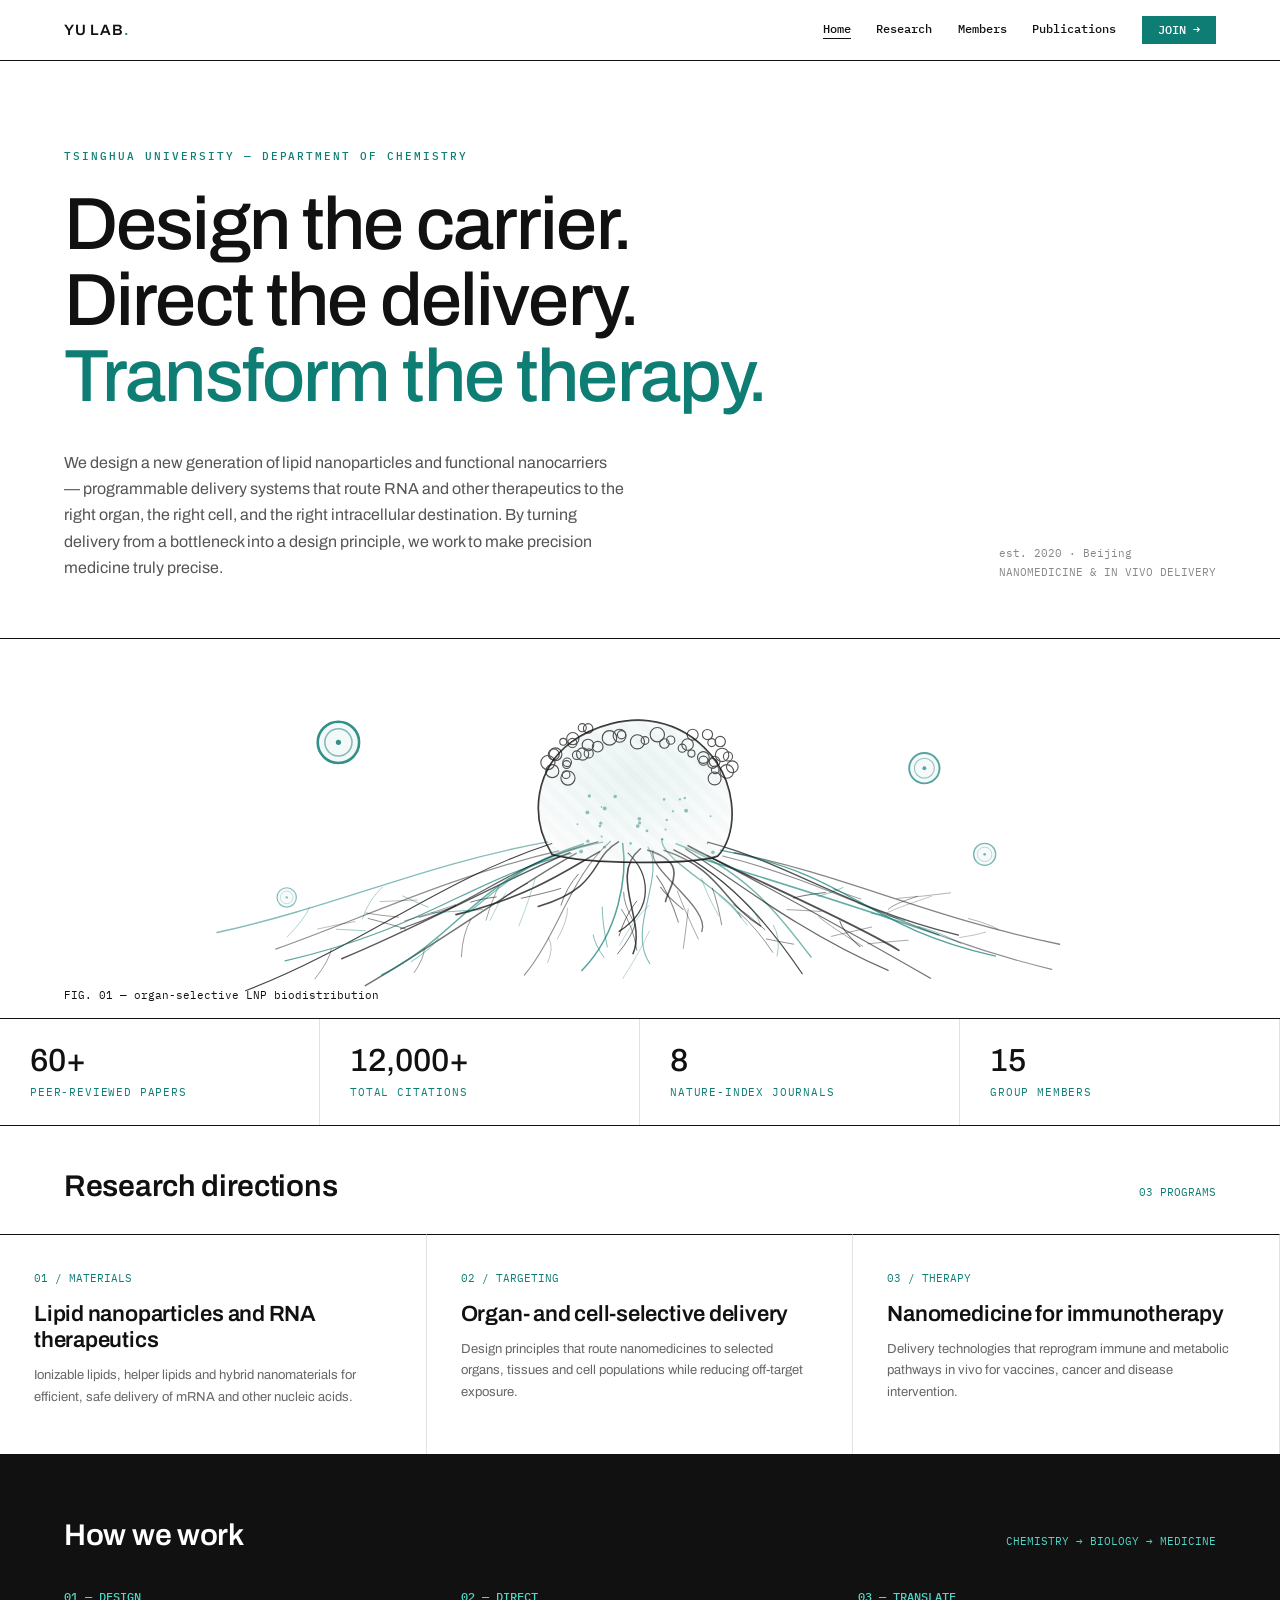
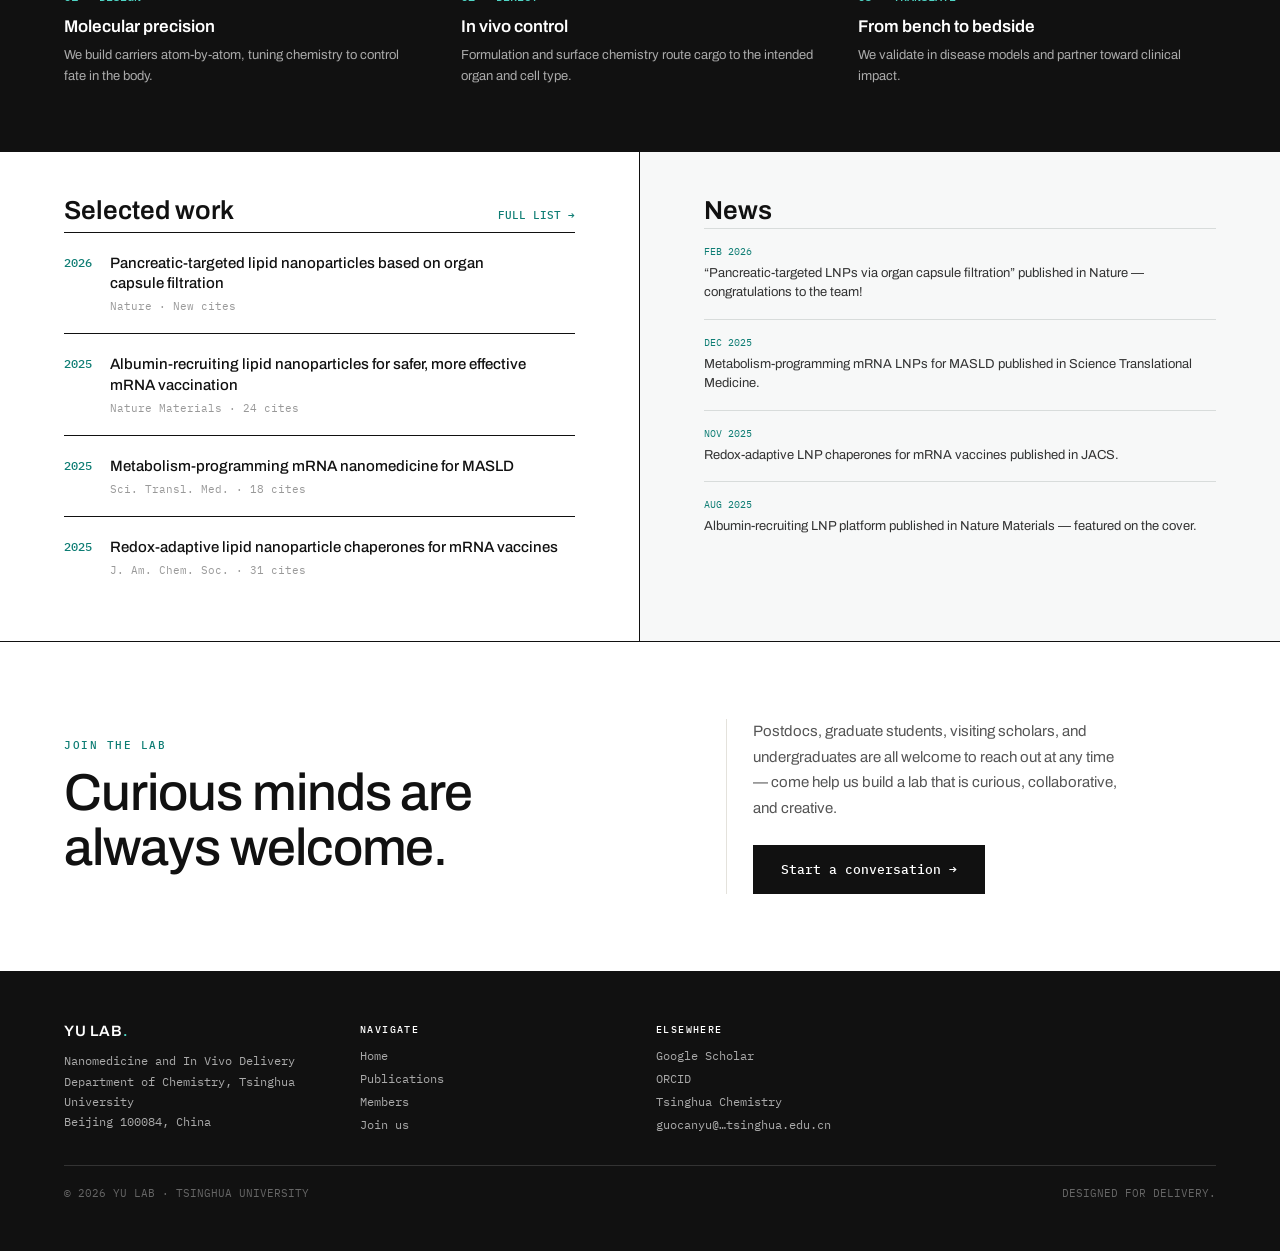
==== commit 6caab467: "Add files via upload" ====
--- a/index.html
+++ b/index.html
@@ -30,15 +30,23 @@
       <div class="eyebrow" style="margin-bottom:24px">TSINGHUA UNIVERSITY — DEPARTMENT OF CHEMISTRY</div>
       <h1>Design the carrier.<br>Direct the delivery.<br><span class="accent">Transform the therapy.</span></h1>
       <div class="hero-sub">
-        <p>Lipid nanoparticles and functional nanocarriers that deliver RNA and other therapeutics to the right organ, the right cell, and the right intracellular destination.</p>
+        <p>We design a new generation of lipid nanoparticles and functional nanocarriers — programmable delivery systems that route RNA and other therapeutics to the right organ, the right cell, and the right intracellular destination. By turning delivery from a bottleneck into a design principle, we work to make precision medicine truly precise.</p>
         <div class="hero-meta">est. 2020 · Beijing<br>NANOMEDICINE &amp; IN VIVO DELIVERY</div>
       </div>
     </section>
 
     <!-- full-bleed figure (replace with a real graphical abstract image) -->
     <section class="figure">
-      <span class="tag">[ full-bleed research TOC / graphical abstract ]</span>
+      <img class="figure-img" src="cover.svg" alt="Graphical abstract: tumor with radiating vasculature and lipid nanoparticles">
       <span class="cap">FIG. 01 — organ-selective LNP biodistribution</span>
+    </section>
+
+    <!-- stats -->
+    <section class="stats">
+      <div class="stat"><div class="n">60+</div><div class="l">PEER-REVIEWED PAPERS</div></div>
+      <div class="stat"><div class="n">12,000+</div><div class="l">TOTAL CITATIONS</div></div>
+      <div class="stat"><div class="n">8</div><div class="l">NATURE-INDEX JOURNALS</div></div>
+      <div class="stat"><div class="n">15</div><div class="l">GROUP MEMBERS</div></div>
     </section>
 
     <!-- research directions -->
@@ -167,8 +175,9 @@
     <div>
       <div class="f-title">ELSEWHERE</div>
       <div class="f-links">
-        <a href="https://scholar.google.com/citations?user=6qP7mdIAAAAJ&amp;hl=en" class="lk" target="_blank" rel="noreferrer">Google Scholar</a>
-        <a href="https://www.chem.tsinghua.edu.cn/chemen/index.htm" class="lk" target="_blank" rel="noreferrer">Department of Chemistry</a>
+        <a href="#" class="lk">Google Scholar</a>
+        <a href="#" class="lk">ORCID</a>
+        <a href="#" class="lk">Tsinghua Chemistry</a>
         <a href="mailto:guocanyu@mail.tsinghua.edu.cn" class="lk">guocanyu@&hellip;tsinghua.edu.cn</a>
       </div>
     </div>
--- a/styles.css
+++ b/styles.css
@@ -64,9 +64,16 @@
 .page-head h1 { font: 500 clamp(34px,5.6vw,64px)/1.03 var(--disp); letter-spacing: -.025em; }
 
 /* ---------- full-bleed figure ---------- */
-.figure { position: relative; height: clamp(220px,34vw,380px); border-bottom: 1px solid var(--ink); background: var(--hatch); display: flex; align-items: center; justify-content: center; }
+.figure { position: relative; height: clamp(220px,34vw,380px); border-bottom: 1px solid var(--ink); background: #fff; display: flex; align-items: center; justify-content: center; overflow: hidden; }
+.figure-img { width: 100%; height: 100%; object-fit: contain; object-position: center; display: block; }
 .figure .tag { font: 400 12px var(--mono); color: var(--teal); background: #fff; border: 1px solid var(--ink); padding: 8px 14px; }
 .figure .cap { position: absolute; left: clamp(20px,5vw,64px); bottom: 16px; font: 400 10.5px var(--mono); color: var(--ink); }
+
+/* ---------- stats ---------- */
+.stats { display: grid; grid-template-columns: repeat(auto-fit, minmax(150px, 1fr)); border-bottom: 1px solid var(--ink); }
+.stat { padding: 26px clamp(20px,3vw,30px); border-right: 1px solid var(--line); }
+.stat .n { font: 500 clamp(26px,3.4vw,32px)/1 var(--disp); }
+.stat .l { font: 400 10.5px var(--mono); color: var(--teal); letter-spacing: .08em; margin-top: 8px; }
 
 /* ---------- research areas ---------- */
 .grid-areas { display: grid; grid-template-columns: repeat(auto-fit, minmax(280px, 1fr)); margin-top: clamp(20px,3vw,32px); }
@@ -112,24 +119,22 @@
 }
 
 /* ---------- people ---------- */
-.pi { display: grid; grid-template-columns: minmax(280px, 360px) minmax(0, 1fr); border-bottom: 1px solid var(--ink); }
-.pi .portrait { border-right: 1px solid var(--ink); height: 440px; background: #d8d6d3; overflow: hidden; }
-.pi .portrait img { display: block; width: 100%; height: 100%; object-fit: cover; object-position: center 28%; }
-.pi .info { padding: clamp(32px,4vw,56px) clamp(40px,5vw,84px); display: flex; flex-direction: column; justify-content: center; }
-.pi .pi-copy { width: min(100%, 820px); margin: 0 auto; }
-.pi .role { font: 400 12px var(--mono); color: var(--teal); letter-spacing: .03em; margin-bottom: 15px; }
-.pi .name { font: 600 clamp(34px,3.2vw,46px)/1.05 var(--disp); letter-spacing: -.025em; }
-.pi .affil { font: 400 14px/1.45 var(--mono); color: #666; margin: 10px 0 24px; }
-.pi .bio { max-width: 760px; font: 400 clamp(16px,1.25vw,18px)/1.65 var(--disp); color: #444; margin-bottom: 26px; }
-.pi .links { display: flex; gap: 18px; flex-wrap: wrap; font: 500 13px var(--mono); color: var(--teal); }
+.pi { display: grid; grid-template-columns: repeat(auto-fit, minmax(280px, 1fr)); border-bottom: 1px solid var(--ink); }
+.pi .portrait { border-right: 1px solid var(--ink); min-height: 340px; background: var(--hatch); display: flex; align-items: center; justify-content: center; }
+.pi .portrait span { font: 400 11px var(--mono); color: var(--teal); border: 1px solid var(--ink); background: #fff; padding: 7px 12px; }
+.pi .info { padding: clamp(28px,4vw,48px) clamp(20px,4vw,48px); display: flex; flex-direction: column; justify-content: center; }
+.pi .role { font: 400 11px var(--mono); color: var(--teal); margin-bottom: 14px; }
+.pi .name { font: 600 clamp(26px,3.2vw,36px)/1.05 var(--disp); letter-spacing: -.02em; }
+.pi .affil { font: 400 13px var(--mono); color: #666; margin: 8px 0 20px; }
+.pi .bio { max-width: 560px; font: 400 14px/1.7 var(--disp); color: #444; margin-bottom: 22px; }
+.pi .links { display: flex; gap: 18px; flex-wrap: wrap; font: 500 12px var(--mono); color: var(--teal); }
 
 .group { border-bottom: 1px solid var(--ink); }
 .group .row-head { padding: clamp(24px,3vw,36px) clamp(20px,5vw,64px) 0; }
 .group h2 { font: 600 clamp(18px,2.4vw,24px) var(--disp); }
 .people-grid { display: grid; grid-template-columns: repeat(auto-fill, minmax(190px, 1fr)); margin-top: clamp(18px,2vw,26px); }
 .person { border-top: 1px solid var(--ink); border-right: 1px solid var(--line); padding-bottom: 18px; }
-.person .photo { height: 150px; position: relative; overflow: hidden; background: repeating-linear-gradient(-45deg,#f2f4f3 0 12px,#fff 12px 24px); display: flex; align-items: center; justify-content: center; border-bottom: 1px solid var(--line); }
-.person .photo img { position: absolute; inset: 0; display: block; width: 100% !important; height: 100% !important; max-width: none; object-fit: cover; object-position: center 24%; }
+.person .photo { height: 150px; background: repeating-linear-gradient(-45deg,#f2f4f3 0 12px,#fff 12px 24px); display: flex; align-items: center; justify-content: center; border-bottom: 1px solid var(--line); }
 .person .photo span { font: 400 9px var(--mono); color: #9aa3a1; }
 .person .body { padding: 16px 18px 0; }
 .person .pname { font: 600 15px var(--disp); letter-spacing: -.01em; }
@@ -138,12 +143,27 @@
 
 .alumni { padding: clamp(28px,3vw,44px) clamp(20px,5vw,64px); border-bottom: 1px solid var(--ink); background: var(--panel); }
 .alumni h2 { font: 600 clamp(18px,2.4vw,24px) var(--disp); margin-bottom: 18px; }
-.alumni-grid { display: grid; grid-template-columns: minmax(0, 1fr); border-top: 1px solid var(--line-soft); }
-.alum { display: flex; align-items: baseline; justify-content: flex-start; gap: 10px; padding: 12px 0; }
-.alum .a-name { font: 600 15px var(--disp); letter-spacing: -.01em; }
+.alumni-grid { display: grid; grid-template-columns: repeat(auto-fit, minmax(240px, 1fr)); gap: 2px 28px; }
+.alum { display: flex; justify-content: space-between; gap: 12px; padding: 12px 0; border-top: 1px solid var(--line-soft); }
+.alum .a-name { font: 500 13px var(--disp); }
 .alum .a-now { font: 400 11px var(--mono); color: #888; text-align: right; }
 
 /* ---------- publications ---------- */
+.rep-grid { display: grid; grid-template-columns: repeat(auto-fit, minmax(300px, 1fr)); margin-top: clamp(20px,2vw,28px); }
+.rep { border-top: 1px solid var(--ink); border-right: 1px solid var(--line); padding: 0 0 24px; }
+.rep .toc { height: 170px; background: repeating-linear-gradient(-45deg,#f2f4f3 0 14px,#fff 14px 28px); display: flex; align-items: center; justify-content: center; border-bottom: 1px solid var(--line); }
+.rep .toc span { font: 400 9px var(--mono); color: #9aa3a1; }
+.rep .body { padding: 20px clamp(20px,2.2vw,26px) 0; }
+.rep .meta { display: flex; justify-content: space-between; align-items: center; margin-bottom: 12px; }
+.rep .jrn { font: 500 10.5px var(--mono); color: #fff; background: var(--teal); padding: 3px 8px; }
+.rep .yr { font: 400 11px var(--mono); color: #999; }
+.rep .ti { font: 600 16px/1.3 var(--disp); letter-spacing: -.01em; margin-bottom: 8px; text-wrap: pretty; }
+.rep .ci { font: 400 11.5px var(--mono); color: var(--teal); }
+
+.filters { display: flex; gap: 8px; flex-wrap: wrap; padding: clamp(24px,3vw,36px) clamp(20px,5vw,64px); border-bottom: 1px solid var(--ink); }
+.filters button { cursor: pointer; font: 500 11px var(--mono); letter-spacing: .06em; padding: 8px 14px; border: 1px solid var(--ink); background: #fff; color: var(--ink); }
+.filters button.active { background: var(--ink); color: #fff; }
+
 .pub { display: grid; grid-template-columns: 56px 1fr; gap: clamp(14px,2vw,28px); padding: 22px clamp(20px,5vw,64px); border-bottom: 1px solid var(--line); align-items: start; }
 .pub .yr { font: 500 12px var(--mono); color: var(--teal); padding-top: 3px; }
 .pub .ti { font: 500 clamp(15px,1.8vw,17px)/1.4 var(--disp); margin-bottom: 8px; text-wrap: pretty; }
@@ -162,18 +182,7 @@
 .site-footer .f-links { display: flex; flex-direction: column; gap: 8px; font: 400 12px var(--mono); }
 .site-footer .f-bottom { grid-column: 1 / -1; border-top: 1px solid #333; padding-top: 20px; font: 400 10.5px var(--mono); color: #666; display: flex; justify-content: space-between; flex-wrap: wrap; gap: 8px; }
 
-@media (max-width: 760px) {
-  .pi { grid-template-columns: 1fr; }
-  .pi .portrait { height: 390px; border-right: 0; border-bottom: 1px solid var(--ink); }
-  .pi .info { padding: 36px clamp(20px, 5vw, 40px); }
-}
-
 /* ---------- responsive niceties ---------- */
 @media (max-width: 560px) {
-  .site-header { gap: 12px; flex-wrap: wrap; padding: 14px 20px; }
-  .brand { width: 100%; }
-  .nav { width: 100%; gap: 10px; flex-wrap: nowrap; justify-content: space-between; }
-  .nav a { font-size: 10px; }
-  .nav a.btn-join { display: none; }
-  .pi .portrait { height: 340px; }
+  .pi .portrait { min-height: 220px; }
 }
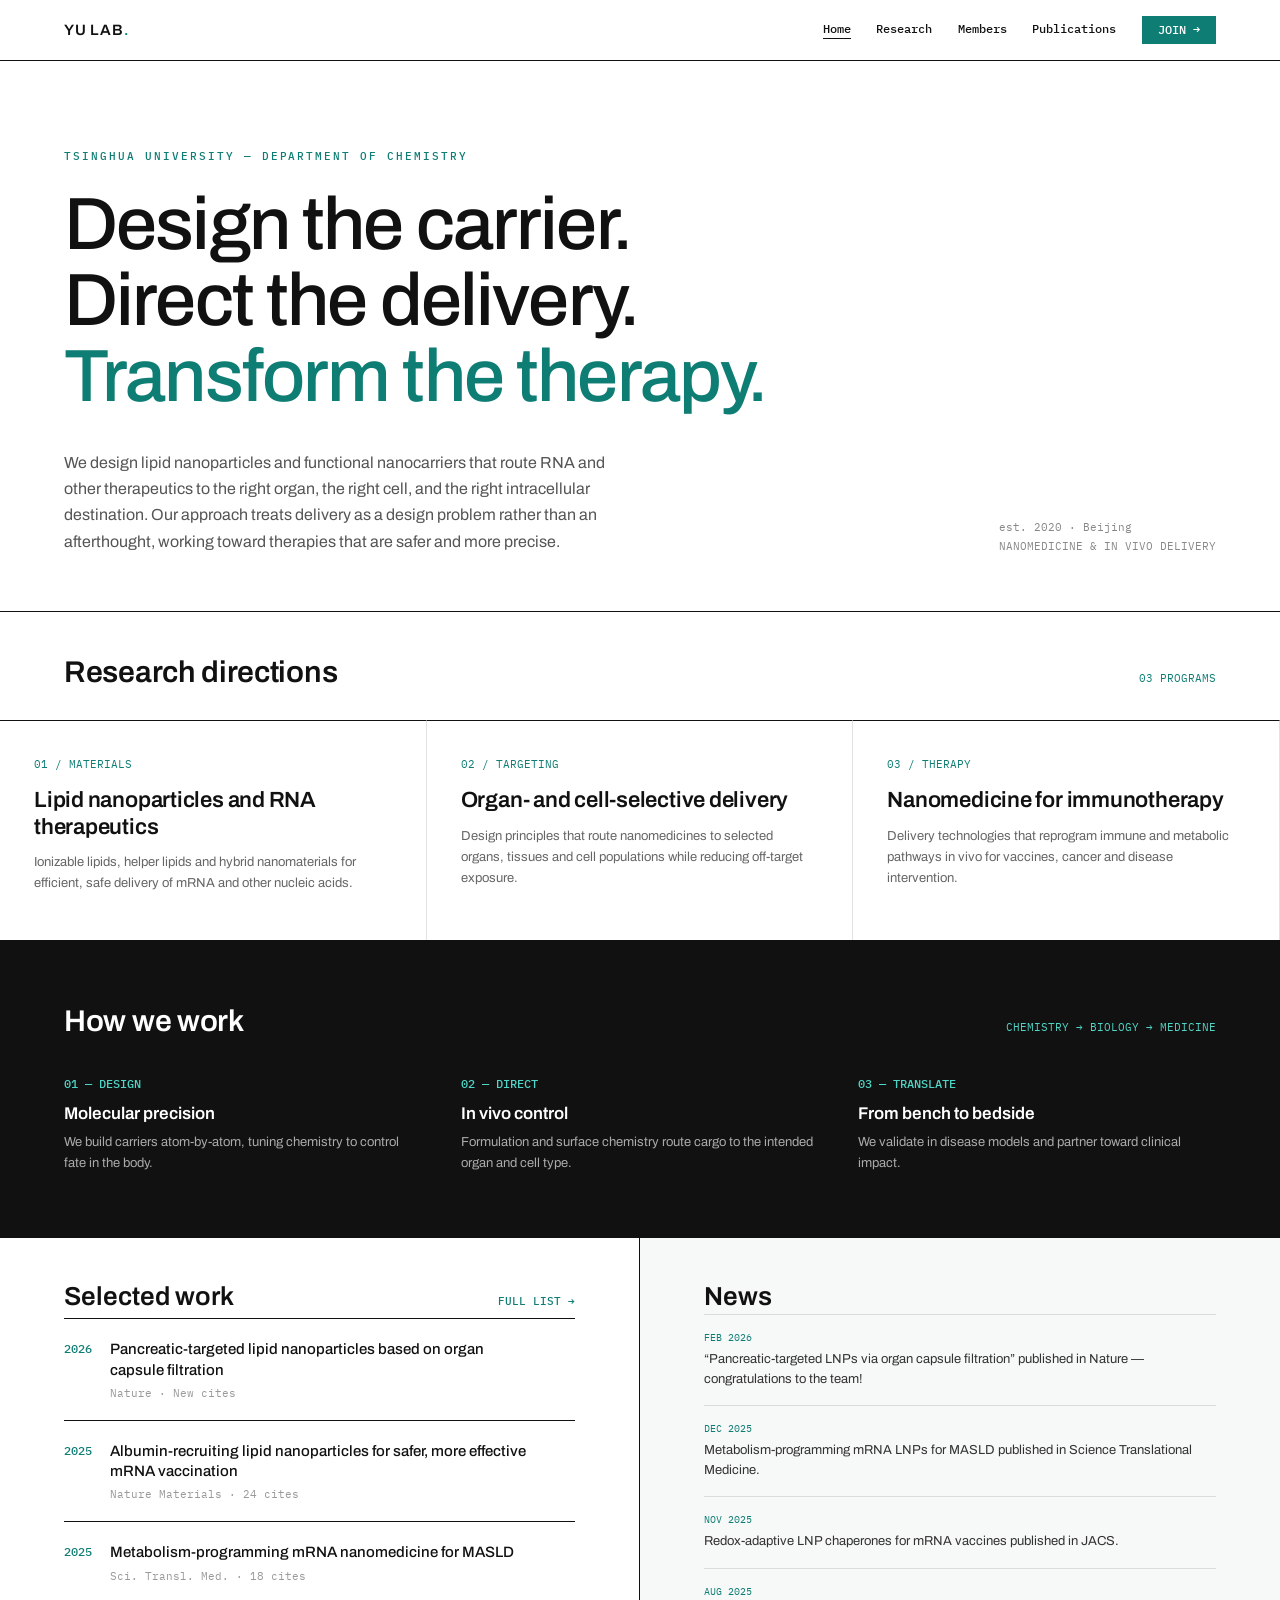
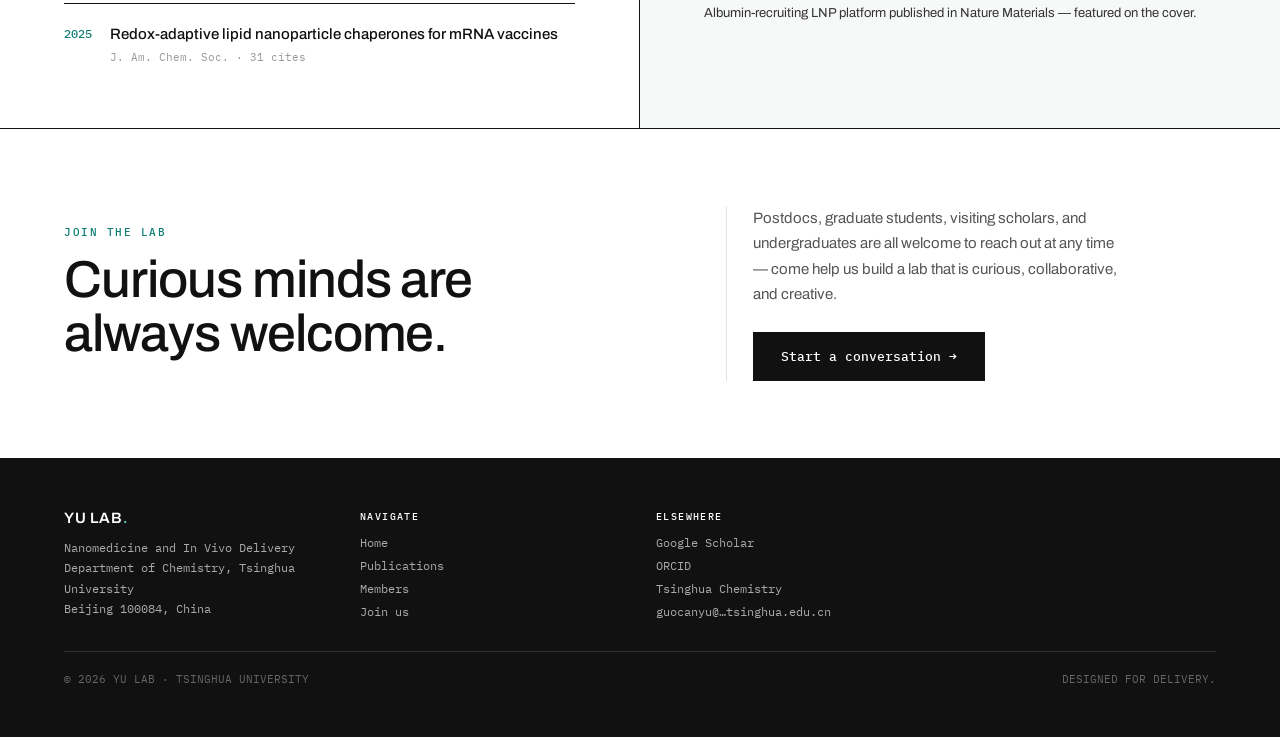
==== commit 7e61dbcd: "Add files via upload" ====
--- a/index.html
+++ b/index.html
@@ -30,23 +30,9 @@
       <div class="eyebrow" style="margin-bottom:24px">TSINGHUA UNIVERSITY — DEPARTMENT OF CHEMISTRY</div>
       <h1>Design the carrier.<br>Direct the delivery.<br><span class="accent">Transform the therapy.</span></h1>
       <div class="hero-sub">
-        <p>We design a new generation of lipid nanoparticles and functional nanocarriers — programmable delivery systems that route RNA and other therapeutics to the right organ, the right cell, and the right intracellular destination. By turning delivery from a bottleneck into a design principle, we work to make precision medicine truly precise.</p>
+        <p>We design lipid nanoparticles and functional nanocarriers that route RNA and other therapeutics to the right organ, the right cell, and the right intracellular destination. Our approach treats delivery as a design problem rather than an afterthought, working toward therapies that are safer and more precise.</p>
         <div class="hero-meta">est. 2020 · Beijing<br>NANOMEDICINE &amp; IN VIVO DELIVERY</div>
       </div>
-    </section>
-
-    <!-- full-bleed figure (replace with a real graphical abstract image) -->
-    <section class="figure">
-      <img class="figure-img" src="cover.svg" alt="Graphical abstract: tumor with radiating vasculature and lipid nanoparticles">
-      <span class="cap">FIG. 01 — organ-selective LNP biodistribution</span>
-    </section>
-
-    <!-- stats -->
-    <section class="stats">
-      <div class="stat"><div class="n">60+</div><div class="l">PEER-REVIEWED PAPERS</div></div>
-      <div class="stat"><div class="n">12,000+</div><div class="l">TOTAL CITATIONS</div></div>
-      <div class="stat"><div class="n">8</div><div class="l">NATURE-INDEX JOURNALS</div></div>
-      <div class="stat"><div class="n">15</div><div class="l">GROUP MEMBERS</div></div>
     </section>
 
     <!-- research directions -->
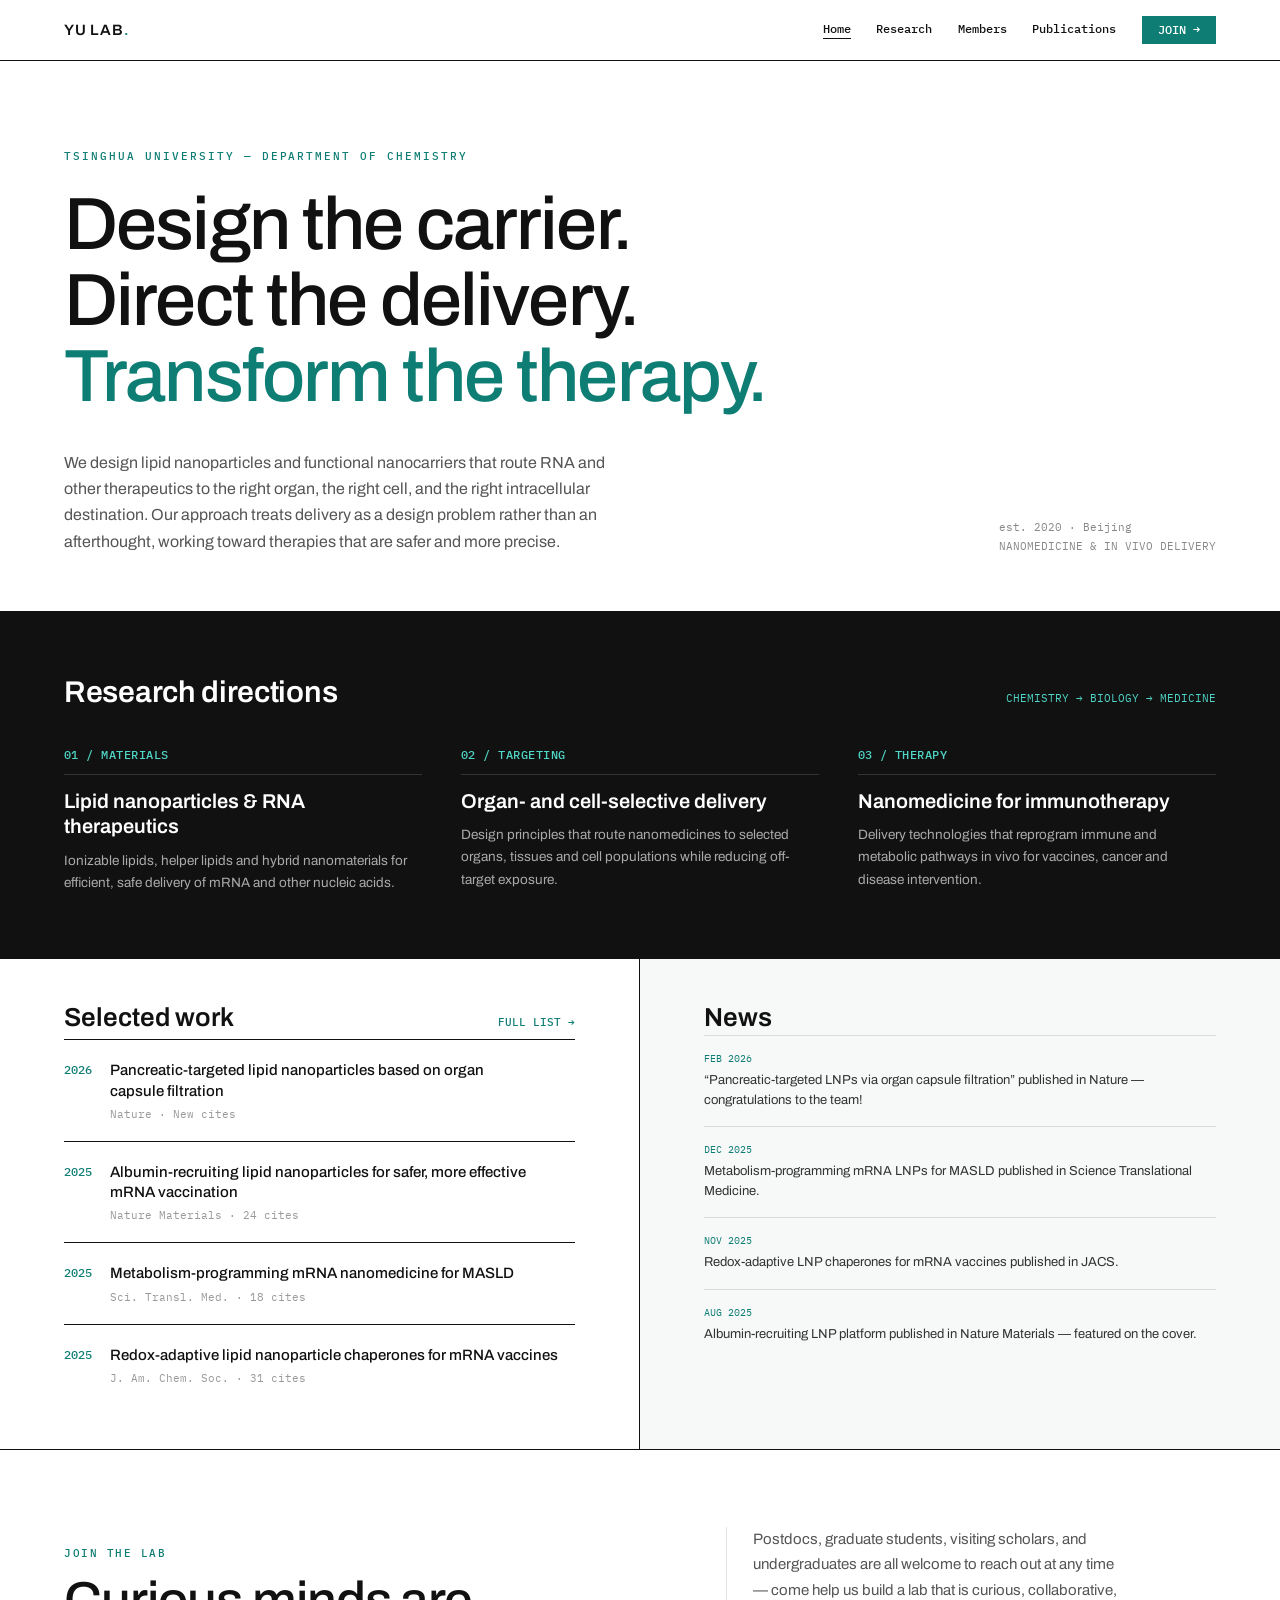
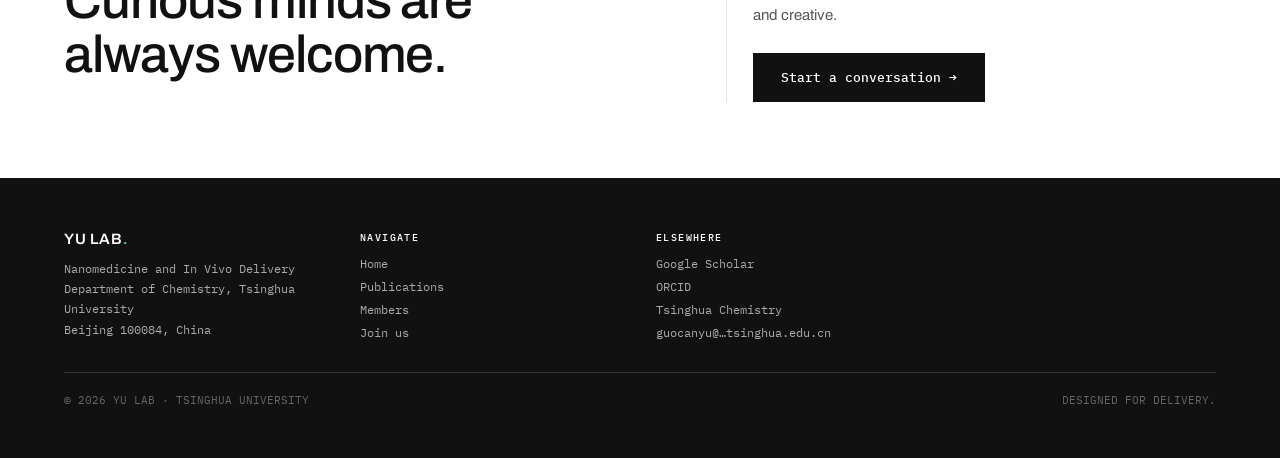
==== commit b144ed25: "Add files via upload" ====
--- a/index.html
+++ b/index.html
@@ -36,51 +36,26 @@
     </section>
 
     <!-- research directions -->
-    <section id="research" class="sec">
-      <div class="row-head" style="padding:clamp(28px,4vw,44px) clamp(20px,5vw,64px) 0">
+    <section id="research" class="approach">
+      <div class="row-head">
         <h2>Research directions</h2>
-        <span class="mono-note">03 PROGRAMS</span>
-      </div>
-      <div class="grid-areas">
-        <div class="area">
-          <div class="num">01 / MATERIALS</div>
-          <div class="t">Lipid nanoparticles and RNA therapeutics</div>
-          <div class="d">Ionizable lipids, helper lipids and hybrid nanomaterials for efficient, safe delivery of mRNA and other nucleic acids.</div>
-        </div>
-        <div class="area">
-          <div class="num">02 / TARGETING</div>
-          <div class="t">Organ- and cell-selective delivery</div>
-          <div class="d">Design principles that route nanomedicines to selected organs, tissues and cell populations while reducing off-target exposure.</div>
-        </div>
-        <div class="area">
-          <div class="num">03 / THERAPY</div>
-          <div class="t">Nanomedicine for immunotherapy</div>
-          <div class="d">Delivery technologies that reprogram immune and metabolic pathways in vivo for vaccines, cancer and disease intervention.</div>
-        </div>
-      </div>
-    </section>
-
-    <!-- approach -->
-    <section class="approach">
-      <div class="row-head">
-        <h2>How we work</h2>
         <span class="mono-note">CHEMISTRY &rarr; BIOLOGY &rarr; MEDICINE</span>
       </div>
       <div class="grid-approach">
         <div class="appr">
-          <div class="k">01 — DESIGN</div>
-          <div class="t">Molecular precision</div>
-          <div class="d">We build carriers atom-by-atom, tuning chemistry to control fate in the body.</div>
+          <div class="k">01 / MATERIALS</div>
+          <div class="t">Lipid nanoparticles &amp; RNA therapeutics</div>
+          <div class="d">Ionizable lipids, helper lipids and hybrid nanomaterials for efficient, safe delivery of mRNA and other nucleic acids.</div>
         </div>
         <div class="appr">
-          <div class="k">02 — DIRECT</div>
-          <div class="t">In vivo control</div>
-          <div class="d">Formulation and surface chemistry route cargo to the intended organ and cell type.</div>
+          <div class="k">02 / TARGETING</div>
+          <div class="t">Organ- and cell-selective delivery</div>
+          <div class="d">Design principles that route nanomedicines to selected organs, tissues and cell populations while reducing off-target exposure.</div>
         </div>
         <div class="appr">
-          <div class="k">03 — TRANSLATE</div>
-          <div class="t">From bench to bedside</div>
-          <div class="d">We validate in disease models and partner toward clinical impact.</div>
+          <div class="k">03 / THERAPY</div>
+          <div class="t">Nanomedicine for immunotherapy</div>
+          <div class="d">Delivery technologies that reprogram immune and metabolic pathways in vivo for vaccines, cancer and disease intervention.</div>
         </div>
       </div>
     </section>
--- a/styles.css
+++ b/styles.css
@@ -87,9 +87,9 @@
 .approach .mono-note { color: var(--teal-light); }
 .grid-approach { display: grid; grid-template-columns: repeat(auto-fit, minmax(220px, 1fr)); gap: clamp(24px,3vw,48px); margin-top: clamp(28px,3vw,40px); }
 .approach h2, .sec h2 { font: 600 clamp(22px,3vw,30px) var(--disp); letter-spacing: -.01em; }
-.appr .k { font: 500 12px var(--mono); color: var(--teal-light); margin-bottom: 12px; }
-.appr .t { font: 600 17px/1.25 var(--disp); margin-bottom: 8px; }
-.appr .d { font: 400 13px/1.6 var(--disp); color: #aaa; }
+.appr .k { font: 500 12px var(--mono); color: var(--teal-light); letter-spacing: .04em; margin-bottom: 14px; padding-bottom: 12px; border-bottom: 1px solid #333; }
+.appr .t { font: 600 clamp(17px,1.9vw,20px)/1.28 var(--disp); margin-bottom: 10px; }
+.appr .d { font: 400 13.5px/1.65 var(--disp); color: #aaa; }
 
 /* ---------- selected work + news ---------- */
 .split { display: grid; grid-template-columns: repeat(auto-fit, minmax(320px, 1fr)); border-bottom: 1px solid var(--ink); }
@@ -120,8 +120,10 @@
 
 /* ---------- people ---------- */
 .pi { display: grid; grid-template-columns: repeat(auto-fit, minmax(280px, 1fr)); border-bottom: 1px solid var(--ink); }
-.pi .portrait { border-right: 1px solid var(--ink); min-height: 340px; background: var(--hatch); display: flex; align-items: center; justify-content: center; }
+.pi .portrait { position: relative; overflow: hidden; border-right: 1px solid var(--ink); min-height: 340px; background: var(--hatch); display: flex; align-items: center; justify-content: center; }
 .pi .portrait span { font: 400 11px var(--mono); color: var(--teal); border: 1px solid var(--ink); background: #fff; padding: 7px 12px; }
+.pi .portrait img { position: absolute; inset: 0; width: 100%; height: 100%; object-fit: cover; object-position: center 22%; display: block; }
+.person .photo img { width: 100%; height: 100%; object-fit: cover; object-position: center 22%; display: block; }
 .pi .info { padding: clamp(28px,4vw,48px) clamp(20px,4vw,48px); display: flex; flex-direction: column; justify-content: center; }
 .pi .role { font: 400 11px var(--mono); color: var(--teal); margin-bottom: 14px; }
 .pi .name { font: 600 clamp(26px,3.2vw,36px)/1.05 var(--disp); letter-spacing: -.02em; }
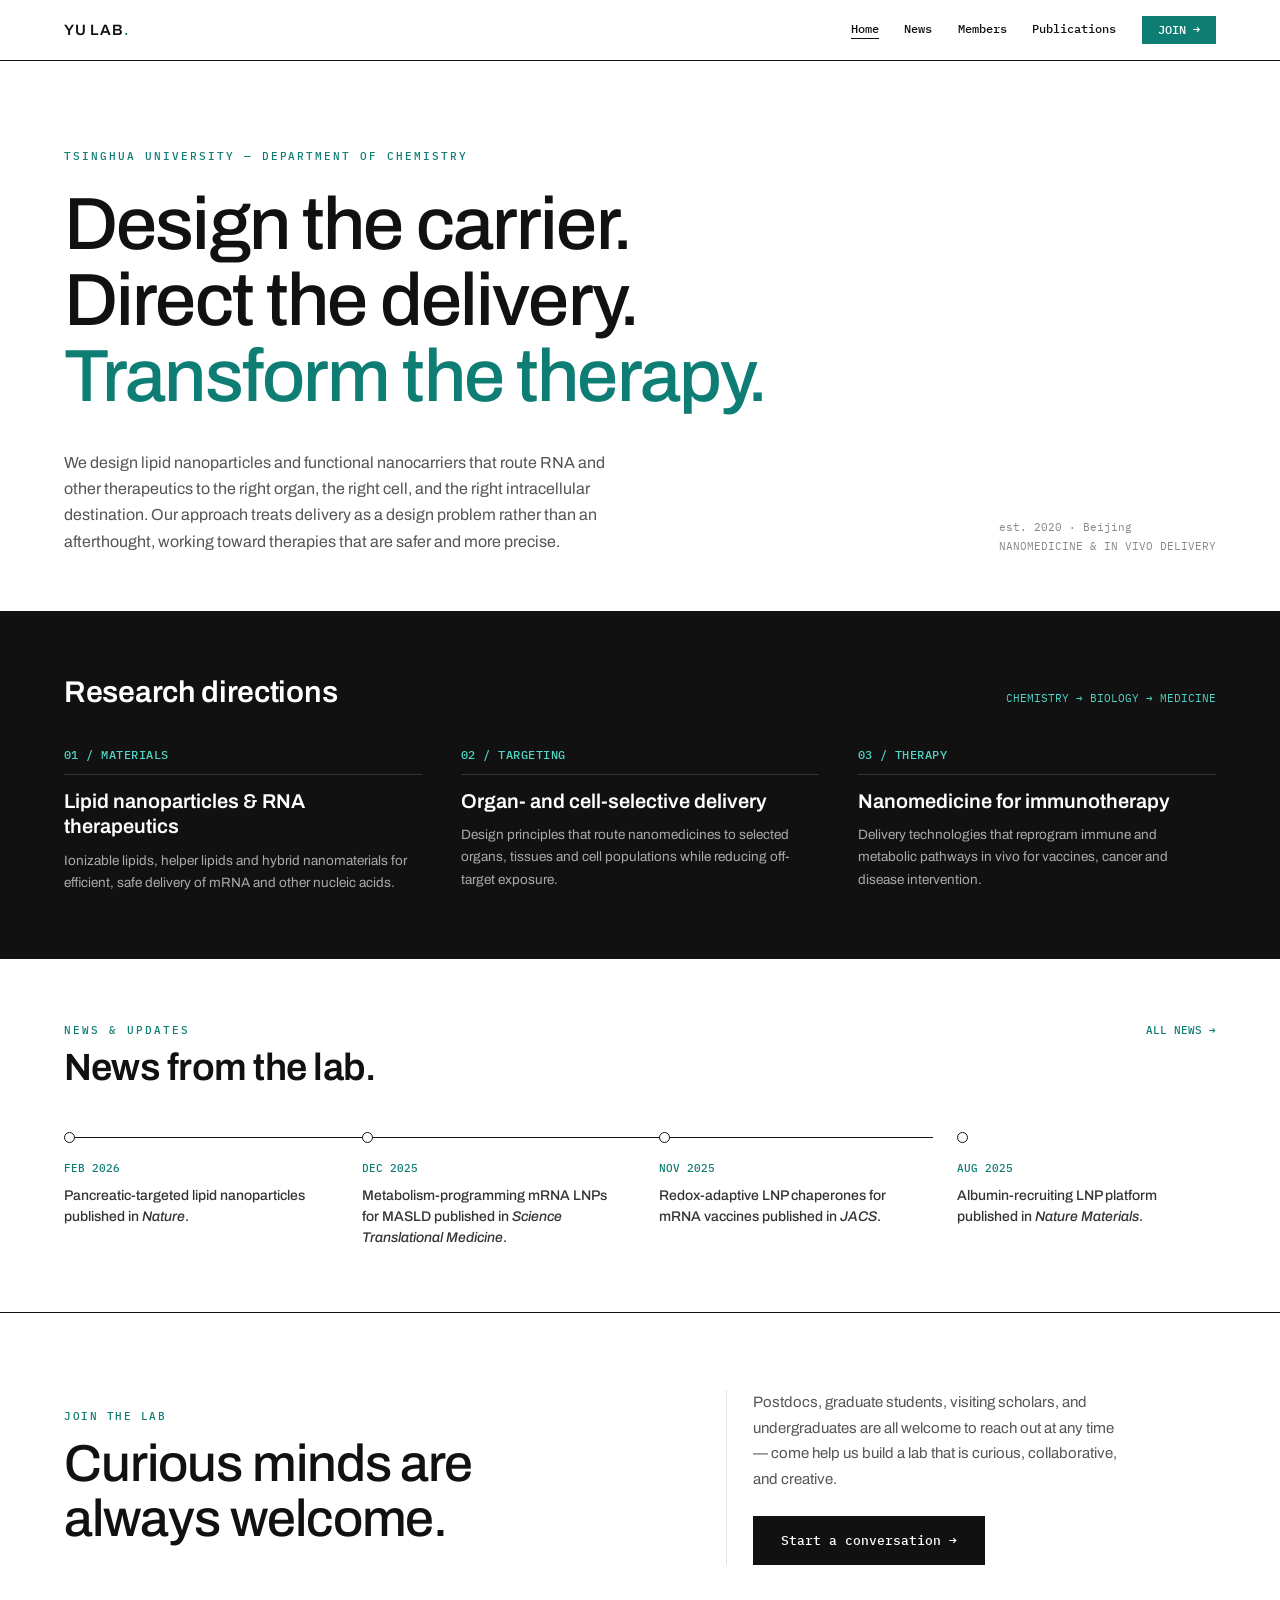
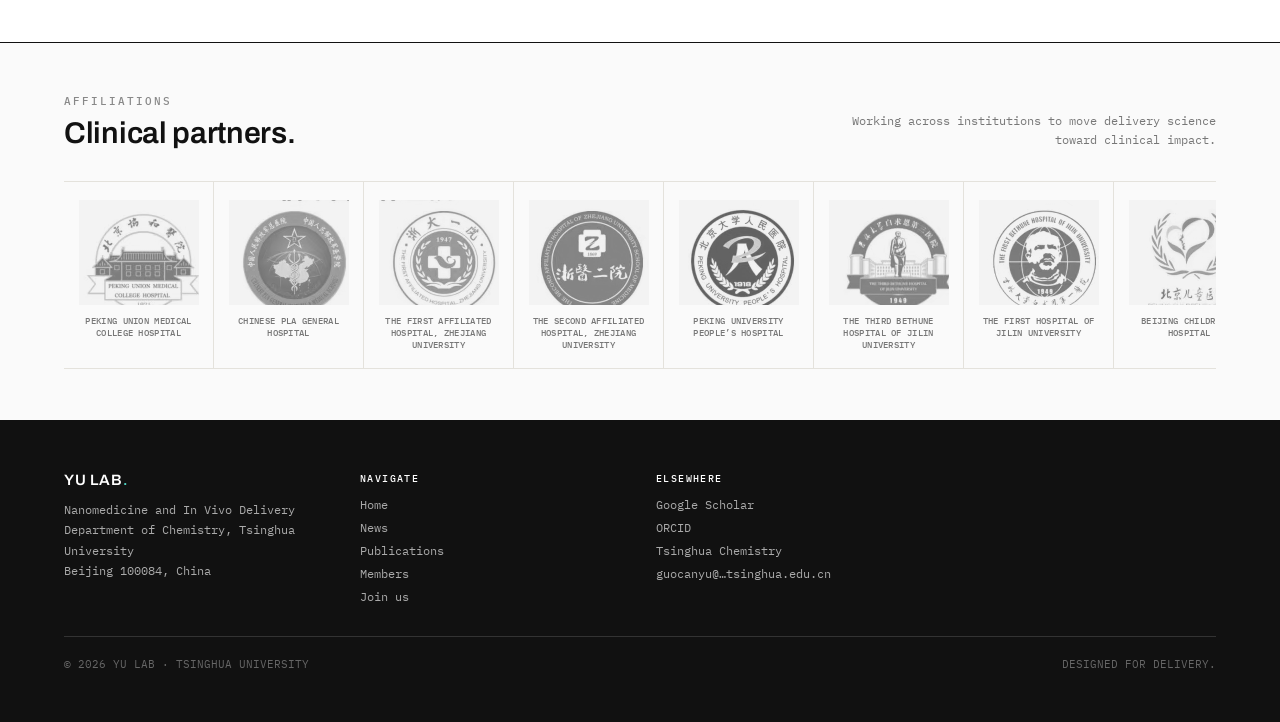
==== commit 6a9b0360: "Rework home news and affiliations" ====
--- a/index.html
+++ b/index.html
@@ -17,7 +17,7 @@
     <a href="index.html" class="brand lk">YU LAB<span class="dot">.</span></a>
     <nav class="nav">
       <a href="index.html" class="active">Home</a>
-      <a href="index.html#research">Research</a>
+      <a href="news.html">News</a>
       <a href="people.html">Members</a>
       <a href="publications.html">Publications</a>
       <a href="index.html#join" class="btn-join">JOIN &rarr;</a>
@@ -60,49 +60,45 @@
       </div>
     </section>
 
-    <!-- selected work + news -->
-    <section class="split">
-      <div class="left">
-        <div class="row-head" style="margin-bottom:8px">
-          <h2>Selected work</h2>
-          <a href="publications.html" class="link-full lk">FULL LIST &rarr;</a>
+    <!-- news timeline -->
+    <section class="home-news" aria-labelledby="home-news-title">
+      <div class="row-head home-news-head">
+        <div>
+          <div class="eyebrow">NEWS &amp; UPDATES</div>
+          <h2 id="home-news-title">News from the lab.</h2>
         </div>
-        <div class="sel-item">
-          <div class="yr">2026</div>
-          <div><div class="ti">Pancreatic-targeted lipid nanoparticles based on organ capsule filtration</div><div class="me">Nature · New cites</div></div>
-        </div>
-        <div class="sel-item">
-          <div class="yr">2025</div>
-          <div><div class="ti">Albumin-recruiting lipid nanoparticles for safer, more effective mRNA vaccination</div><div class="me">Nature Materials · 24 cites</div></div>
-        </div>
-        <div class="sel-item">
-          <div class="yr">2025</div>
-          <div><div class="ti">Metabolism-programming mRNA nanomedicine for MASLD</div><div class="me">Sci. Transl. Med. · 18 cites</div></div>
-        </div>
-        <div class="sel-item">
-          <div class="yr">2025</div>
-          <div><div class="ti">Redox-adaptive lipid nanoparticle chaperones for mRNA vaccines</div><div class="me">J. Am. Chem. Soc. · 31 cites</div></div>
-        </div>
+        <a href="news.html" class="link-full lk">ALL NEWS &rarr;</a>
       </div>
-      <div class="right">
-        <h2 style="margin-bottom:4px">News</h2>
-        <div class="news-item">
-          <div class="date">FEB 2026</div>
-          <div class="text">&ldquo;Pancreatic-targeted LNPs via organ capsule filtration&rdquo; published in Nature — congratulations to the team!</div>
-        </div>
-        <div class="news-item">
-          <div class="date">DEC 2025</div>
-          <div class="text">Metabolism-programming mRNA LNPs for MASLD published in Science Translational Medicine.</div>
-        </div>
-        <div class="news-item">
-          <div class="date">NOV 2025</div>
-          <div class="text">Redox-adaptive LNP chaperones for mRNA vaccines published in JACS.</div>
-        </div>
-        <div class="news-item">
-          <div class="date">AUG 2025</div>
-          <div class="text">Albumin-recruiting LNP platform published in Nature Materials — featured on the cover.</div>
-        </div>
-      </div>
+      <ol class="news-timeline">
+        <li>
+          <a href="news.html#nature-2026">
+            <span class="timeline-dot" aria-hidden="true"></span>
+            <time datetime="2026-02">FEB 2026</time>
+            <p>Pancreatic-targeted lipid nanoparticles published in <em>Nature</em>.</p>
+          </a>
+        </li>
+        <li>
+          <a href="news.html#stm-2025">
+            <span class="timeline-dot" aria-hidden="true"></span>
+            <time datetime="2025-12">DEC 2025</time>
+            <p>Metabolism-programming mRNA LNPs for MASLD published in <em>Science Translational Medicine</em>.</p>
+          </a>
+        </li>
+        <li>
+          <a href="news.html#jacs-2025">
+            <span class="timeline-dot" aria-hidden="true"></span>
+            <time datetime="2025-11">NOV 2025</time>
+            <p>Redox-adaptive LNP chaperones for mRNA vaccines published in <em>JACS</em>.</p>
+          </a>
+        </li>
+        <li>
+          <a href="news.html#natmater-2025">
+            <span class="timeline-dot" aria-hidden="true"></span>
+            <time datetime="2025-08">AUG 2025</time>
+            <p>Albumin-recruiting LNP platform published in <em>Nature Materials</em>.</p>
+          </a>
+        </li>
+      </ol>
     </section>
 
     <!-- join band -->
@@ -114,6 +110,51 @@
       <div class="join-right">
         <p>Postdocs, graduate students, visiting scholars, and undergraduates are all welcome to reach out at any time — come help us build a lab that is curious, collaborative, and creative.</p>
         <a href="mailto:guocanyu@mail.tsinghua.edu.cn?subject=Yu%20Lab%20inquiry" class="cta">Start a conversation &rarr;</a>
+      </div>
+    </section>
+
+    <!-- affiliations -->
+    <section class="affiliations" aria-labelledby="affiliations-title">
+      <div class="affiliations-head">
+        <div>
+          <div class="eyebrow">AFFILIATIONS</div>
+          <h2 id="affiliations-title">Clinical partners.</h2>
+        </div>
+        <p>Working across institutions to move delivery science toward clinical impact.</p>
+      </div>
+      <div class="partner-strip" aria-label="Yu Lab clinical partner hospitals">
+        <div class="partner">
+          <span class="partner-mark partner-mark--1" aria-hidden="true"></span>
+          <span class="partner-name">Peking Union Medical College Hospital</span>
+        </div>
+        <div class="partner">
+          <span class="partner-mark partner-mark--2" aria-hidden="true"></span>
+          <span class="partner-name">Chinese PLA General Hospital</span>
+        </div>
+        <div class="partner">
+          <span class="partner-mark partner-mark--3" aria-hidden="true"></span>
+          <span class="partner-name">The First Affiliated Hospital, Zhejiang University</span>
+        </div>
+        <div class="partner">
+          <span class="partner-mark partner-mark--4" aria-hidden="true"></span>
+          <span class="partner-name">The Second Affiliated Hospital, Zhejiang University</span>
+        </div>
+        <div class="partner">
+          <span class="partner-mark partner-mark--5" aria-hidden="true"></span>
+          <span class="partner-name">Peking University People&rsquo;s Hospital</span>
+        </div>
+        <div class="partner">
+          <span class="partner-mark partner-mark--6" aria-hidden="true"></span>
+          <span class="partner-name">The Third Bethune Hospital of Jilin University</span>
+        </div>
+        <div class="partner">
+          <span class="partner-mark partner-mark--7" aria-hidden="true"></span>
+          <span class="partner-name">The First Hospital of Jilin University</span>
+        </div>
+        <div class="partner">
+          <span class="partner-mark partner-mark--8" aria-hidden="true"></span>
+          <span class="partner-name">Beijing Children&rsquo;s Hospital</span>
+        </div>
       </div>
     </section>
   </main>
@@ -128,6 +169,7 @@
       <div class="f-title">NAVIGATE</div>
       <div class="f-links">
         <a href="index.html" class="lk">Home</a>
+        <a href="news.html" class="lk">News</a>
         <a href="publications.html" class="lk">Publications</a>
         <a href="people.html" class="lk">Members</a>
         <a href="index.html#join" class="lk">Join us</a>
--- a/styles.css
+++ b/styles.css
@@ -91,20 +91,46 @@
 .appr .t { font: 600 clamp(17px,1.9vw,20px)/1.28 var(--disp); margin-bottom: 10px; }
 .appr .d { font: 400 13.5px/1.65 var(--disp); color: #aaa; }
 
-/* ---------- selected work + news ---------- */
-.split { display: grid; grid-template-columns: repeat(auto-fit, minmax(320px, 1fr)); border-bottom: 1px solid var(--ink); }
-.split > div { padding: clamp(28px,4vw,44px) clamp(20px,5vw,64px); }
-.split .left { border-right: 1px solid var(--ink); }
-.split .right { background: var(--panel); }
-.split h2 { font: 600 clamp(20px,2.6vw,26px) var(--disp); }
-.sel-item { padding: 20px 0; border-top: 1px solid var(--ink); display: flex; gap: 18px; }
-.sel-item .yr { font: 500 12px var(--mono); color: var(--teal); white-space: nowrap; padding-top: 2px; }
-.sel-item .ti { font: 500 15px/1.35 var(--disp); margin-bottom: 6px; text-wrap: pretty; }
-.sel-item .me { font: 400 11px var(--mono); color: #999; }
+/* ---------- home news timeline ---------- */
+.home-news { padding: clamp(36px,5vw,64px) clamp(20px,5vw,64px); border-bottom: 1px solid var(--ink); }
+.home-news-head { margin-bottom: clamp(28px,4vw,44px); }
+.home-news .eyebrow { margin-bottom: 10px; }
+.home-news h2 { font: 600 clamp(24px,3.4vw,38px) var(--disp); letter-spacing: -.02em; }
 .link-full { font: 500 11px var(--mono); color: var(--teal); }
-.news-item { padding: 16px 0; border-top: 1px solid var(--line-soft); }
-.news-item .date { font: 400 10px var(--mono); color: var(--teal); margin-bottom: 6px; }
-.news-item .text { font: 400 13px/1.5 var(--disp); color: #333; }
+.news-timeline {
+  position: relative; display: grid; grid-template-columns: repeat(4, minmax(0,1fr));
+  gap: clamp(18px,3vw,44px); list-style: none;
+}
+.news-timeline::before {
+  content: ""; position: absolute; z-index: 0; top: 5px; left: 5px;
+  right: calc(25% - 5px); height: 1px; background: var(--ink);
+}
+.news-timeline li { min-width: 0; }
+.news-timeline a { display: block; }
+.timeline-dot {
+  position: relative; z-index: 1; display: block; width: 11px; height: 11px;
+  margin-bottom: 18px; border: 1px solid var(--ink); border-radius: 50%; background: #fff;
+  transition: background .2s ease, border-color .2s ease;
+}
+.news-timeline time { display: block; margin-bottom: 10px; font: 500 10.5px var(--mono); color: var(--teal); }
+.news-timeline p { max-width: 270px; font: 500 14px/1.5 var(--disp); color: #333; text-wrap: pretty; }
+.news-timeline a:hover .timeline-dot { border-color: var(--teal); background: var(--teal); }
+.news-timeline a:hover p { color: var(--teal); }
+
+/* ---------- news archive ---------- */
+.news-archive { padding: 0 clamp(20px,5vw,64px) clamp(48px,6vw,80px); }
+.news-entry {
+  display: grid; grid-template-columns: minmax(130px,190px) minmax(0,1fr);
+  border-bottom: 1px solid var(--ink); scroll-margin-top: 92px;
+}
+.news-entry:first-child { border-top: 1px solid var(--ink); }
+.news-entry-meta { padding: clamp(26px,3vw,38px) 24px clamp(30px,4vw,48px) 0; border-right: 1px solid var(--line); }
+.news-entry-meta time { display: block; margin-bottom: 9px; font: 500 11px var(--mono); color: var(--teal); }
+.news-entry-meta span { font: 400 9.5px var(--mono); color: #999; letter-spacing: .12em; }
+.news-entry-body { padding: clamp(26px,3vw,38px) 0 clamp(30px,4vw,48px) clamp(24px,4vw,56px); }
+.news-entry-body h2 { max-width: 900px; margin-bottom: 12px; font: 600 clamp(20px,2.8vw,32px)/1.2 var(--disp); letter-spacing: -.015em; text-wrap: balance; }
+.news-entry-body p { max-width: 720px; margin-bottom: 18px; font: 400 14px/1.7 var(--disp); color: #555; }
+.news-entry-body a { font: 500 10.5px var(--mono); color: var(--teal); }
 
 /* ---------- join band ---------- */
 .join { padding: clamp(48px,6vw,84px) clamp(20px,5vw,64px); border-bottom: 1px solid var(--ink); display: grid; grid-template-columns: 1.1fr 0.9fr; gap: clamp(32px,5vw,72px); align-items: center; }
@@ -118,13 +144,52 @@
   .join-right { border-left: none; padding-left: 0; }
 }
 
+/* ---------- affiliations band ---------- */
+.affiliations { padding: clamp(34px,4vw,52px) clamp(20px,5vw,64px); border-bottom: 1px solid var(--ink); background: #fafafa; }
+.affiliations-head { display: flex; align-items: flex-end; justify-content: space-between; gap: 28px; margin-bottom: clamp(22px,3vw,32px); }
+.affiliations .eyebrow { margin-bottom: 9px; color: #888; }
+.affiliations h2 { font: 600 clamp(22px,3vw,30px) var(--disp); letter-spacing: -.01em; }
+.affiliations-head p { max-width: 390px; font: 400 12px/1.6 var(--mono); color: #777; text-align: right; }
+.partner-strip {
+  display: grid; grid-template-columns: repeat(8, minmax(150px,1fr));
+  overflow-x: auto; border-top: 1px solid var(--line); border-bottom: 1px solid var(--line);
+  scrollbar-width: thin; scrollbar-color: #aaa #eee;
+}
+.partner-strip::-webkit-scrollbar { height: 6px; }
+.partner-strip::-webkit-scrollbar-track { background: #eee; }
+.partner-strip::-webkit-scrollbar-thumb { background: #aaa; }
+.partner {
+  min-width: 150px; padding: 18px 12px 16px; border-right: 1px solid var(--line);
+  display: flex; flex-direction: column; align-items: center; gap: 10px;
+}
+.partner:last-child { border-right: 0; }
+.partner-mark {
+  display: block; flex: 0 0 auto; width: 120px; height: 105px;
+  background-image: url("assets/affiliations/clinical-partners.jpg");
+  background-repeat: no-repeat; background-size: 514px 282px;
+  filter: grayscale(1) contrast(.92); opacity: .66; mix-blend-mode: multiply;
+}
+.partner-mark--1 { background-position: -3px -45px; }
+.partner-mark--2 { background-position: -130px -45px; }
+.partner-mark--3 { background-position: -256px -45px; }
+.partner-mark--4 { background-position: -384px -45px; }
+.partner-mark--5 { background-position: -3px -163px; }
+.partner-mark--6 { background-position: -130px -163px; }
+.partner-mark--7 { background-position: -256px -163px; }
+.partner-mark--8 { background-position: -384px -163px; }
+.partner-name {
+  min-height: 3.8em; font: 500 9px/1.35 var(--mono); color: #777;
+  letter-spacing: .035em; text-align: center; text-transform: uppercase;
+}
+
 /* ---------- people ---------- */
-.pi { display: grid; grid-template-columns: repeat(auto-fit, minmax(280px, 1fr)); border-bottom: 1px solid var(--ink); }
-.pi .portrait { position: relative; overflow: hidden; border-right: 1px solid var(--ink); min-height: 340px; background: var(--hatch); display: flex; align-items: center; justify-content: center; }
+.pi { display: grid; grid-template-columns: minmax(300px, 380px) minmax(0, 1fr); border-bottom: 1px solid var(--ink); }
+.pi .portrait { position: relative; overflow: hidden; border-right: 1px solid var(--ink); height: 440px; background: var(--hatch); display: flex; align-items: center; justify-content: center; }
 .pi .portrait span { font: 400 11px var(--mono); color: var(--teal); border: 1px solid var(--ink); background: #fff; padding: 7px 12px; }
-.pi .portrait img { position: absolute; inset: 0; width: 100%; height: 100%; object-fit: cover; object-position: center 22%; display: block; }
+.pi .portrait img { position: absolute; inset: 0; width: 100%; height: 100%; object-fit: cover; object-position: center 28%; display: block; }
 .person .photo img { width: 100%; height: 100%; object-fit: cover; object-position: center 22%; display: block; }
 .pi .info { padding: clamp(28px,4vw,48px) clamp(20px,4vw,48px); display: flex; flex-direction: column; justify-content: center; }
+.pi .pi-copy { width: min(100%, 820px); margin: 0 auto; transform: translateX(clamp(18px,2vw,32px)); }
 .pi .role { font: 400 11px var(--mono); color: var(--teal); margin-bottom: 14px; }
 .pi .name { font: 600 clamp(26px,3.2vw,36px)/1.05 var(--disp); letter-spacing: -.02em; }
 .pi .affil { font: 400 13px var(--mono); color: #666; margin: 8px 0 20px; }
@@ -150,6 +215,84 @@
 .alum .a-name { font: 500 13px var(--disp); }
 .alum .a-now { font: 400 11px var(--mono); color: #888; text-align: right; }
 
+/* ---------- life beyond the bench ---------- */
+.lab-life {
+  padding: clamp(40px,5vw,68px) 0 clamp(26px,3vw,40px);
+  border-bottom: 1px solid var(--ink);
+  background: #f4f2ef;
+}
+.life-head {
+  display: flex; align-items: flex-end; justify-content: space-between; gap: 28px;
+  padding: 0 clamp(20px,5vw,64px) clamp(24px,3vw,36px);
+}
+.life-eyebrow { font: 500 11px var(--mono); color: #888; letter-spacing: .16em; margin-bottom: 12px; }
+.life-head h2 { font: 600 clamp(30px,4.5vw,54px)/1.02 var(--disp); letter-spacing: -.03em; }
+.life-head p { max-width: 300px; font: 400 13px/1.55 var(--mono); color: #6f6f6c; text-align: right; }
+.life-scroller {
+  overflow-x: auto; overscroll-behavior-inline: contain; scroll-snap-type: x proximity;
+  padding: 0 clamp(20px,5vw,64px) 14px;
+  scrollbar-width: thin; scrollbar-color: #868683 rgba(0,0,0,.08);
+}
+.life-scroller:focus-visible { outline: 2px solid var(--teal); outline-offset: -2px; }
+.life-scroller::-webkit-scrollbar { height: 8px; }
+.life-scroller::-webkit-scrollbar-track { background: rgba(0,0,0,.08); border-radius: 99px; }
+.life-scroller::-webkit-scrollbar-thumb { background: #868683; border-radius: 99px; }
+.life-mosaic {
+  display: grid;
+  grid-template-columns:
+    clamp(440px,46vw,680px) clamp(280px,30vw,430px) clamp(440px,46vw,680px)
+    clamp(280px,30vw,430px) clamp(440px,46vw,680px) clamp(440px,46vw,680px);
+  grid-template-rows: 210px 210px;
+  gap: 12px; width: max-content; min-width: 100%;
+}
+.life-card {
+  position: relative; overflow: hidden; margin: 0; border-radius: 5px;
+  background: #d8d8d5; scroll-snap-align: start; box-shadow: 0 10px 30px rgba(0,0,0,.08);
+}
+.life-card::after {
+  content: ""; position: absolute; inset: 50% 0 0;
+  background: linear-gradient(to bottom, transparent, rgba(0,0,0,.38)); pointer-events: none;
+}
+.life-card img {
+  position: absolute; inset: 0; display: block; width: 100%; height: 100%;
+  object-fit: cover; filter: saturate(.92) contrast(.97) brightness(1.02);
+}
+.life-card--visit { grid-column: 1; grid-row: 1 / span 2; }
+.life-card--outing { grid-column: 2; grid-row: 1; }
+.life-card--gathering { grid-column: 2; grid-row: 2; }
+.life-card--dinner { grid-column: 3; grid-row: 1 / span 2; }
+.life-card--dinner-spread { grid-column: 4; grid-row: 1; }
+.life-card--seminar-one { grid-column: 4; grid-row: 2; }
+.life-card--seminar-two { grid-column: 5; grid-row: 1 / span 2; }
+.life-card--conference { grid-column: 6; grid-row: 1 / span 2; }
+.life-card--visit img { object-position: center 45%; }
+.life-card--outing img { object-position: center 57%; }
+.life-card--gathering img { object-position: center 47%; }
+.life-card--dinner img { object-position: center 66%; }
+.life-card--dinner-spread img { object-position: center 54%; }
+.life-card--seminar-one img { object-position: center 52%; }
+.life-card--seminar-two img { object-position: center 52%; }
+.life-card--conference img { object-position: center 50%; }
+.life-card figcaption {
+  position: absolute; z-index: 2; left: 14px; bottom: 14px;
+  font: 500 11px var(--mono); color: #222; background: rgba(255,255,255,.72);
+  padding: 7px 10px; border: 1px solid rgba(255,255,255,.4); border-radius: 999px;
+  -webkit-backdrop-filter: blur(8px); backdrop-filter: blur(8px);
+}
+.life-scroll-note {
+  display: flex; justify-content: flex-end; gap: 12px;
+  padding: 12px clamp(20px,5vw,64px) 0;
+  font: 500 10px var(--mono); color: #666; letter-spacing: .1em;
+}
+.life-scroll-note span:last-child { animation: life-scroll-hint 1.6s ease-in-out infinite; }
+@keyframes life-scroll-hint {
+  0%, 100% { transform: translateX(0); }
+  50% { transform: translateX(5px); }
+}
+@media (prefers-reduced-motion: reduce) {
+  .life-scroll-note span:last-child { animation: none; }
+}
+
 /* ---------- publications ---------- */
 .rep-grid { display: grid; grid-template-columns: repeat(auto-fit, minmax(300px, 1fr)); margin-top: clamp(20px,2vw,28px); }
 .rep { border-top: 1px solid var(--ink); border-right: 1px solid var(--line); padding: 0 0 24px; }
@@ -166,14 +309,17 @@
 .filters button { cursor: pointer; font: 500 11px var(--mono); letter-spacing: .06em; padding: 8px 14px; border: 1px solid var(--ink); background: #fff; color: var(--ink); }
 .filters button.active { background: var(--ink); color: #fff; }
 
-.pub { display: grid; grid-template-columns: 56px 1fr; gap: clamp(14px,2vw,28px); padding: 22px clamp(20px,5vw,64px); border-bottom: 1px solid var(--line); align-items: start; }
-.pub .yr { font: 500 12px var(--mono); color: var(--teal); padding-top: 3px; }
+.pub { display: grid; grid-template-columns: 72px minmax(0,1fr); gap: clamp(14px,2vw,28px); padding: 22px clamp(20px,5vw,64px); border-bottom: 1px solid var(--line); align-items: start; }
+.pub-index { display: flex; flex-direction: column; gap: 5px; padding-top: 1px; }
+.pub .num { font: 600 clamp(18px,2vw,22px)/1 var(--mono); color: var(--ink); }
+.pub .yr { font: 500 11px var(--mono); color: var(--teal); }
 .pub .ti { font: 500 clamp(15px,1.8vw,17px)/1.4 var(--disp); margin-bottom: 8px; text-wrap: pretty; }
 .pub .au { font: 400 12px/1.5 var(--disp); color: #777; margin-bottom: 8px; }
-.pub .foot { display: flex; gap: 12px; align-items: center; flex-wrap: wrap; }
-.pub .jrn { font: 500 10.5px var(--mono); color: #fff; background: var(--ink); padding: 3px 8px; }
-.pub .ci { font: 400 11px var(--mono); color: #999; }
-.pub .doi { font: 500 11px var(--mono); color: var(--teal); }
+.pub .au .pi-author { font-weight: 600; color: var(--ink); }
+.pub .foot { display: grid; grid-template-columns: 150px 150px 44px minmax(0,1fr); gap: 12px; align-items: center; }
+.pub .jrn { justify-self: start; font: 500 10.5px var(--mono); color: #fff; background: var(--ink); padding: 3px 8px; }
+.pub .detail { font: 400 11px var(--mono); color: #888; }
+.pub .doi { font: 500 11px var(--mono); color: var(--teal); overflow-wrap: anywhere; }
 
 /* ---------- footer ---------- */
 .site-footer { padding: clamp(36px,4vw,52px) clamp(20px,5vw,64px); background: var(--ink); color: #aaa; display: grid; grid-template-columns: repeat(auto-fit, minmax(220px, 1fr)); gap: 32px; }
@@ -185,6 +331,33 @@
 .site-footer .f-bottom { grid-column: 1 / -1; border-top: 1px solid #333; padding-top: 20px; font: 400 10.5px var(--mono); color: #666; display: flex; justify-content: space-between; flex-wrap: wrap; gap: 8px; }
 
 /* ---------- responsive niceties ---------- */
+@media (max-width: 760px) {
+  .news-timeline { grid-template-columns: 1fr; gap: 0; padding-left: 28px; }
+  .news-timeline::before { top: 5px; bottom: 30px; left: 5px; right: auto; width: 1px; height: auto; }
+  .news-timeline li { position: relative; padding-bottom: 30px; }
+  .news-timeline li:last-child { padding-bottom: 0; }
+  .timeline-dot { position: absolute; top: 0; left: -28px; margin: 0; }
+  .news-timeline p { max-width: 560px; }
+  .news-entry { grid-template-columns: 1fr; }
+  .news-entry-meta { padding: 24px 0 14px; border-right: 0; border-bottom: 1px solid var(--line); }
+  .news-entry-body { padding: 22px 0 34px; }
+  .affiliations-head { align-items: flex-start; flex-direction: column; gap: 10px; }
+  .affiliations-head p { text-align: left; }
+  .pi { grid-template-columns: 1fr; }
+  .pi .portrait { height: 390px; border-right: 0; border-bottom: 1px solid var(--ink); }
+  .pi .pi-copy { transform: none; }
+  .pub .foot { display: flex; flex-wrap: wrap; }
+  .life-head { align-items: flex-start; flex-direction: column; gap: 12px; }
+  .life-head p { text-align: left; }
+  .life-mosaic {
+    grid-template-columns: 84vw 68vw 84vw 68vw 84vw 84vw;
+    grid-template-rows: 160px 160px;
+    gap: 10px;
+  }
+  .life-card { border-radius: 5px; }
+}
+
 @media (max-width: 560px) {
-  .pi .portrait { min-height: 220px; }
-}
+  .pi .portrait { height: 340px; }
+  .pub { grid-template-columns: 52px minmax(0,1fr); gap: 14px; }
+}
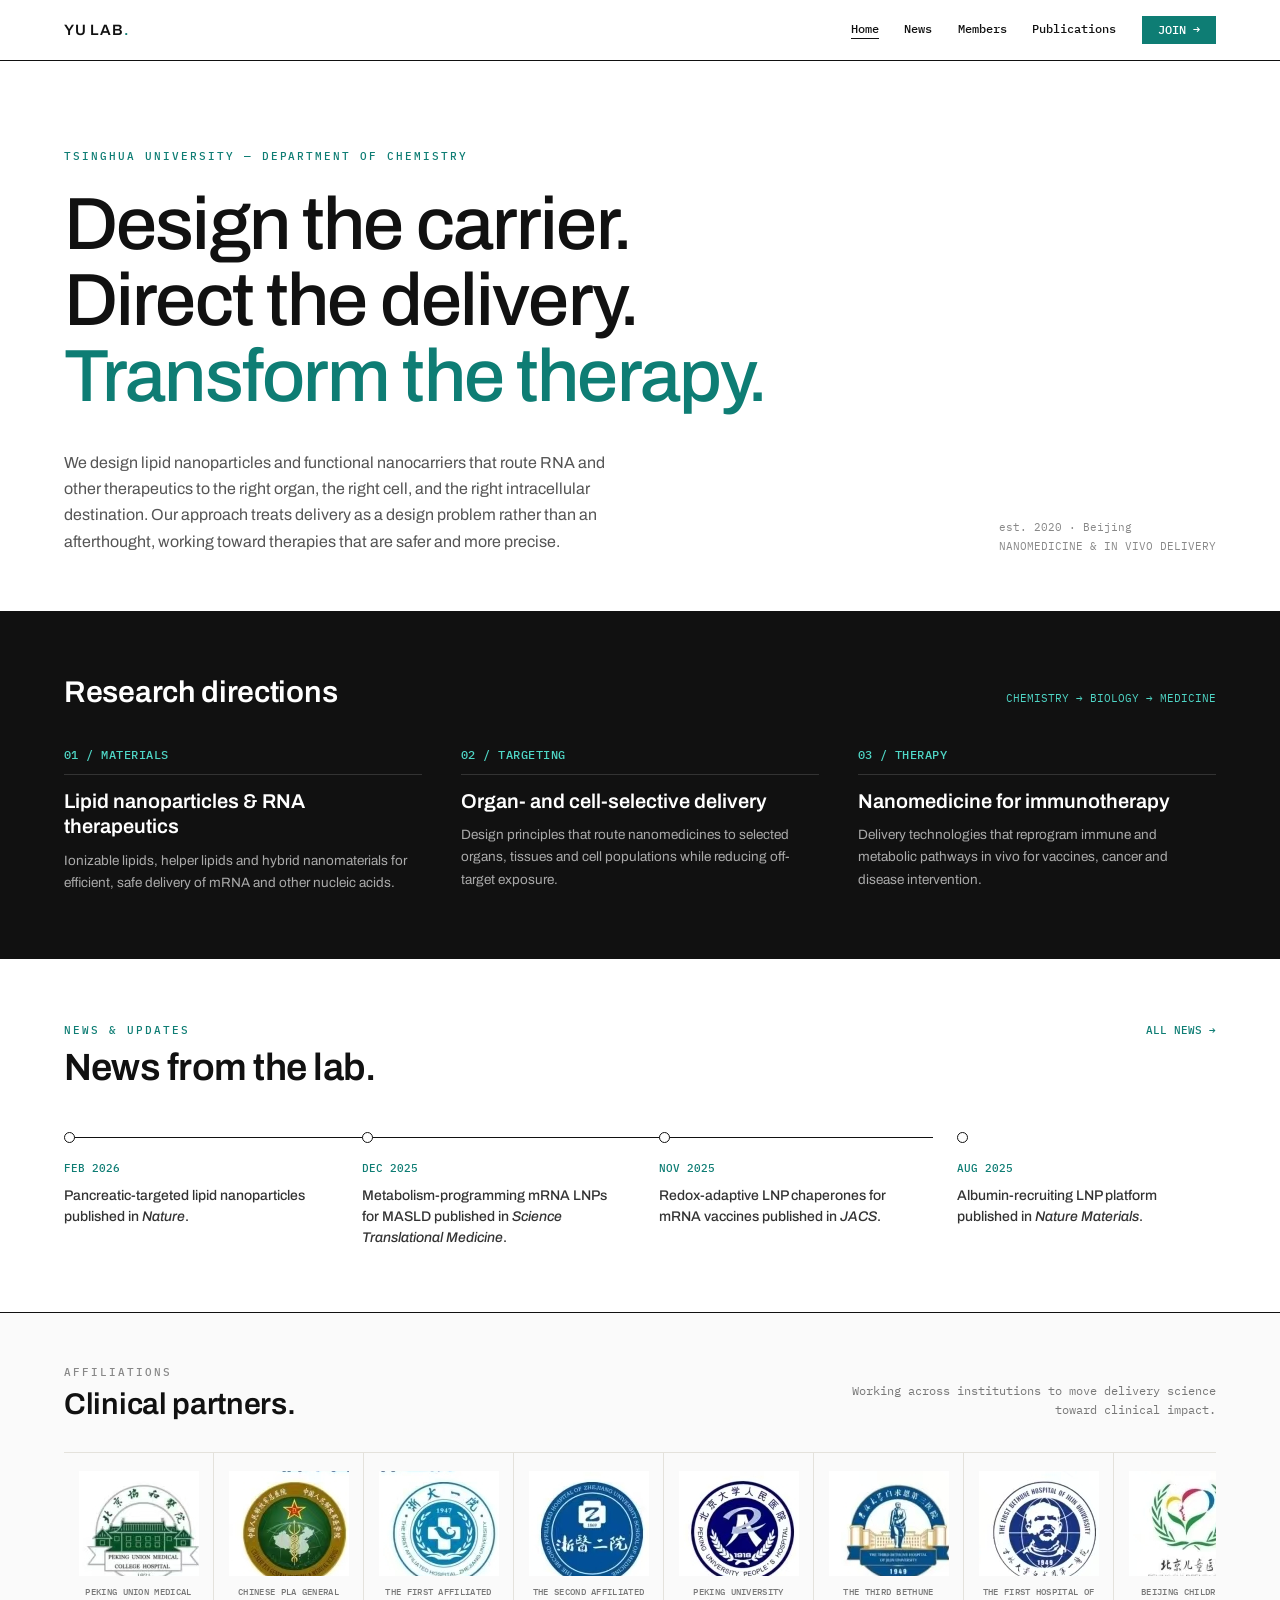
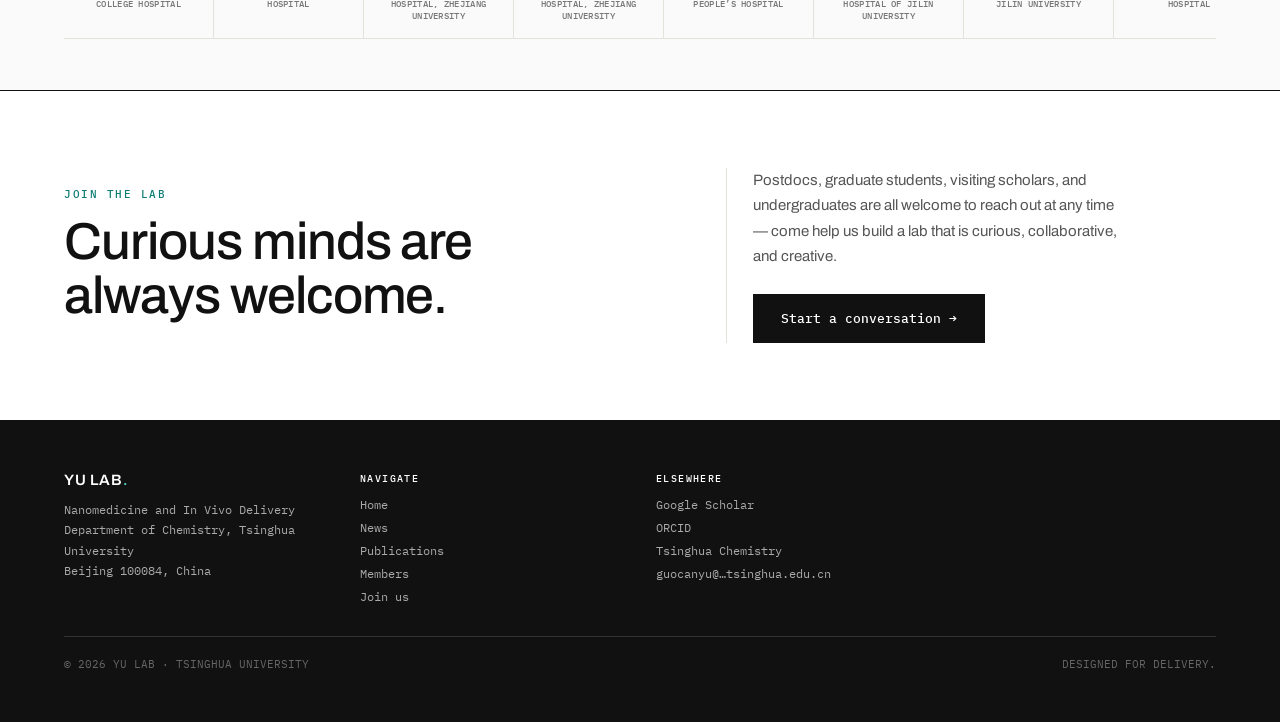
==== commit 1c601181: "Show color partner logos and reorder home bands" ====
--- a/index.html
+++ b/index.html
@@ -101,18 +101,6 @@
       </ol>
     </section>
 
-    <!-- join band -->
-    <section id="join" class="join">
-      <div>
-        <div class="label">JOIN THE LAB</div>
-        <h2>Curious minds are always welcome.</h2>
-      </div>
-      <div class="join-right">
-        <p>Postdocs, graduate students, visiting scholars, and undergraduates are all welcome to reach out at any time — come help us build a lab that is curious, collaborative, and creative.</p>
-        <a href="mailto:guocanyu@mail.tsinghua.edu.cn?subject=Yu%20Lab%20inquiry" class="cta">Start a conversation &rarr;</a>
-      </div>
-    </section>
-
     <!-- affiliations -->
     <section class="affiliations" aria-labelledby="affiliations-title">
       <div class="affiliations-head">
@@ -157,6 +145,18 @@
         </div>
       </div>
     </section>
+
+    <!-- join band -->
+    <section id="join" class="join">
+      <div>
+        <div class="label">JOIN THE LAB</div>
+        <h2>Curious minds are always welcome.</h2>
+      </div>
+      <div class="join-right">
+        <p>Postdocs, graduate students, visiting scholars, and undergraduates are all welcome to reach out at any time — come help us build a lab that is curious, collaborative, and creative.</p>
+        <a href="mailto:guocanyu@mail.tsinghua.edu.cn?subject=Yu%20Lab%20inquiry" class="cta">Start a conversation &rarr;</a>
+      </div>
+    </section>
   </main>
 
   <!-- ===================== FOOTER ===================== -->
--- a/styles.css
+++ b/styles.css
@@ -167,7 +167,7 @@
   display: block; flex: 0 0 auto; width: 120px; height: 105px;
   background-image: url("assets/affiliations/clinical-partners.jpg");
   background-repeat: no-repeat; background-size: 514px 282px;
-  filter: grayscale(1) contrast(.92); opacity: .66; mix-blend-mode: multiply;
+  filter: none; opacity: 1; mix-blend-mode: normal;
 }
 .partner-mark--1 { background-position: -3px -45px; }
 .partner-mark--2 { background-position: -130px -45px; }
